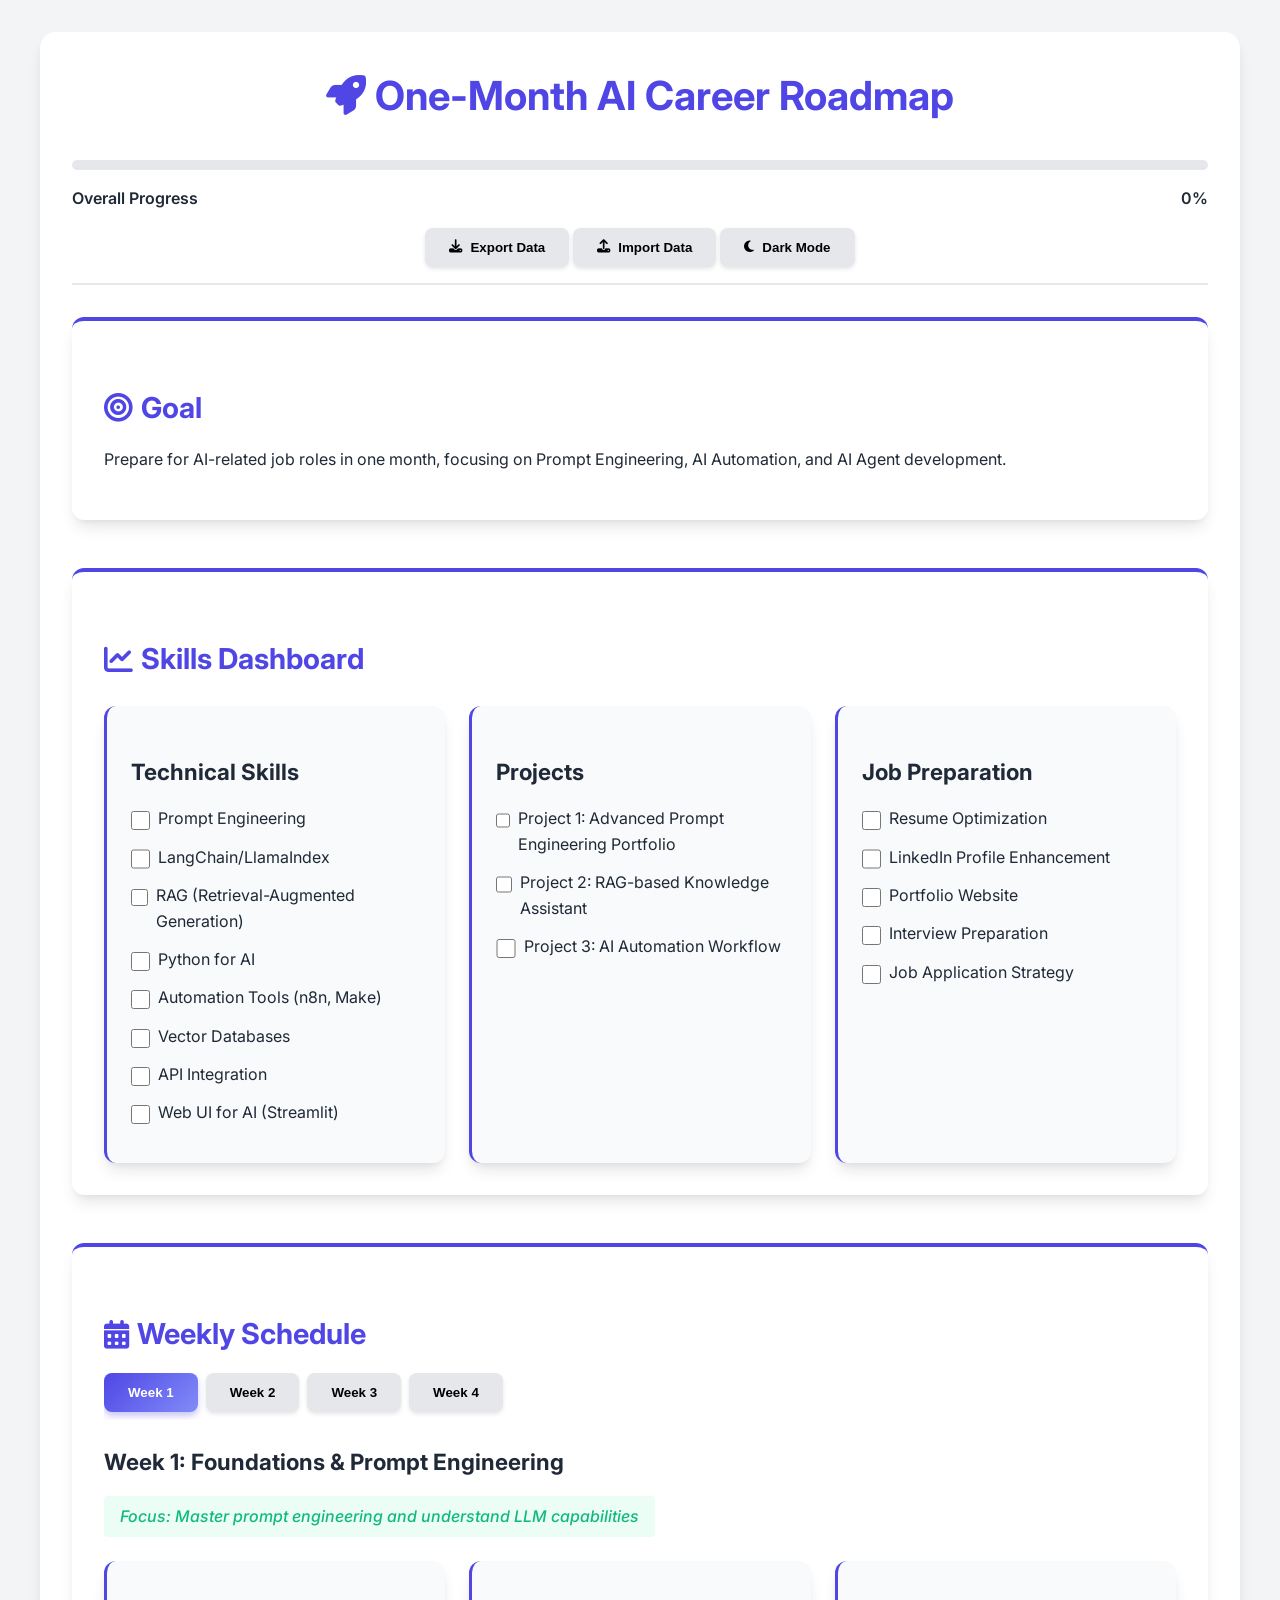
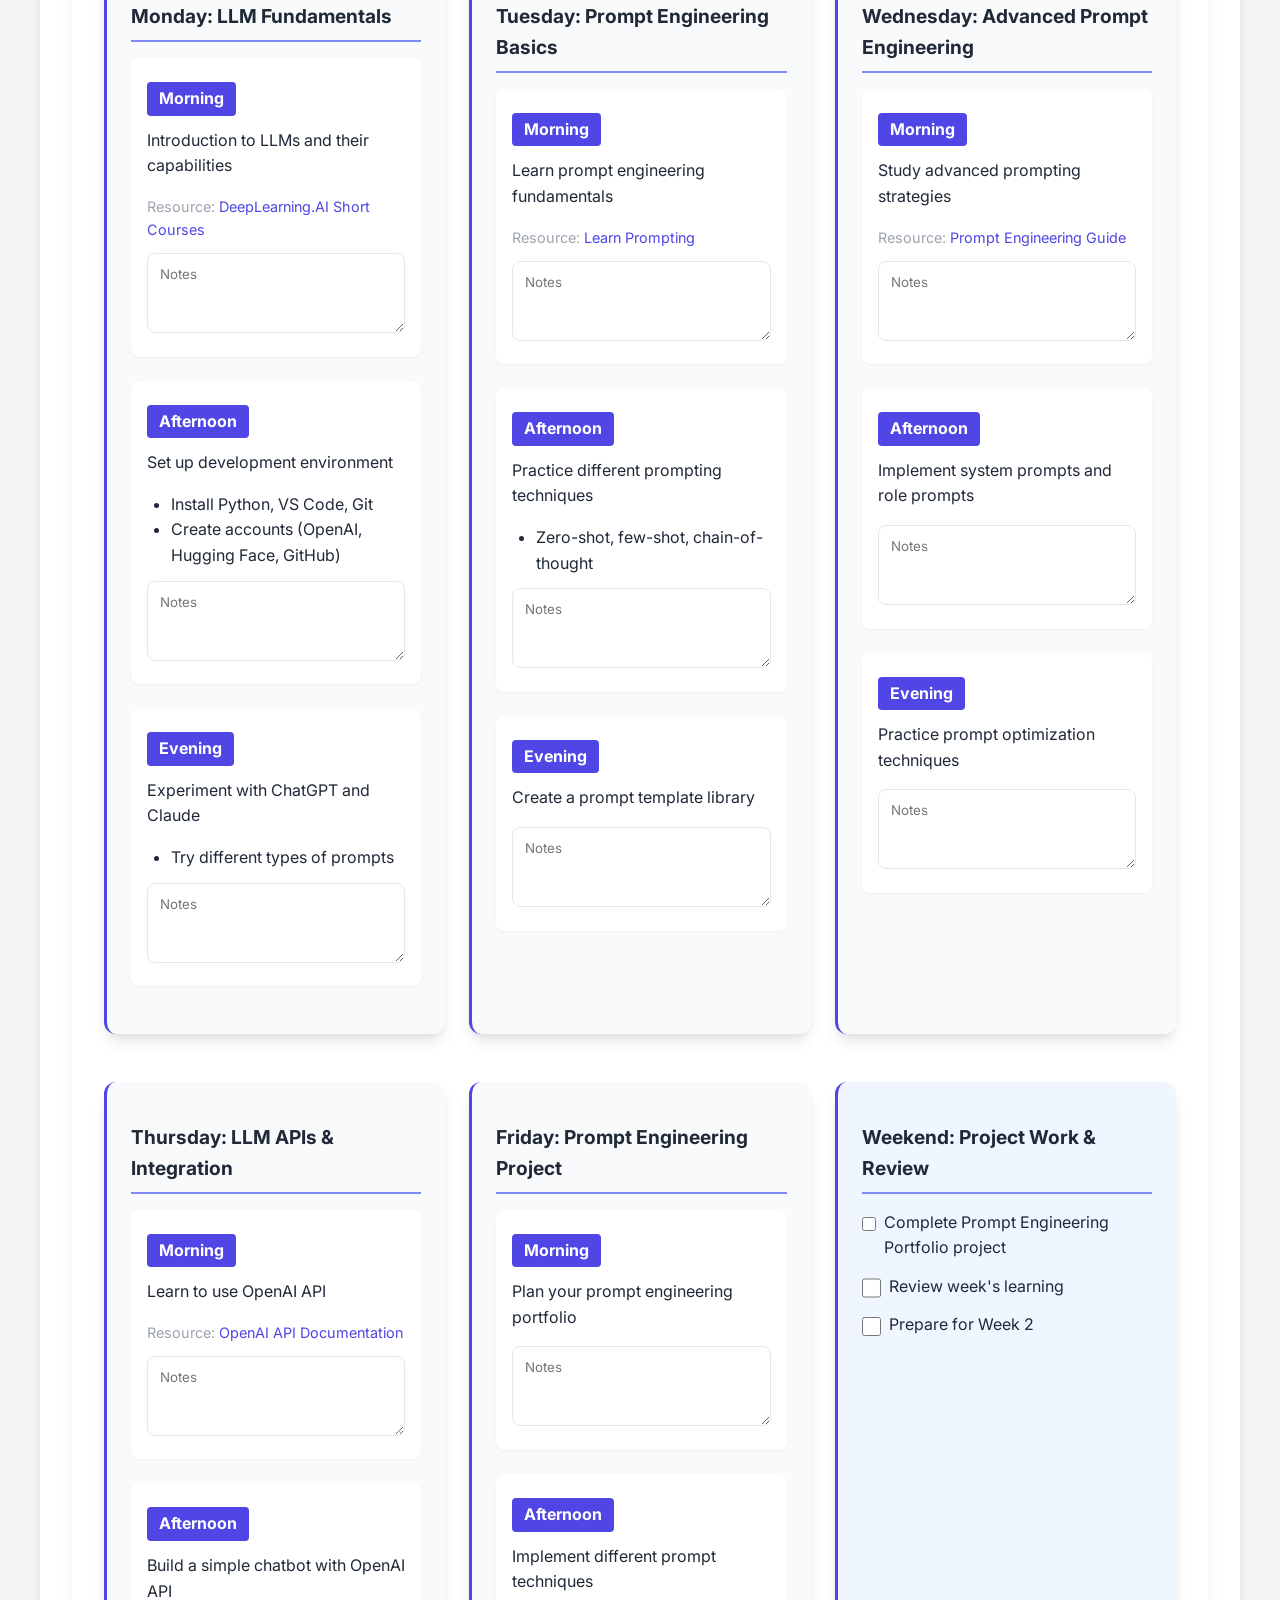
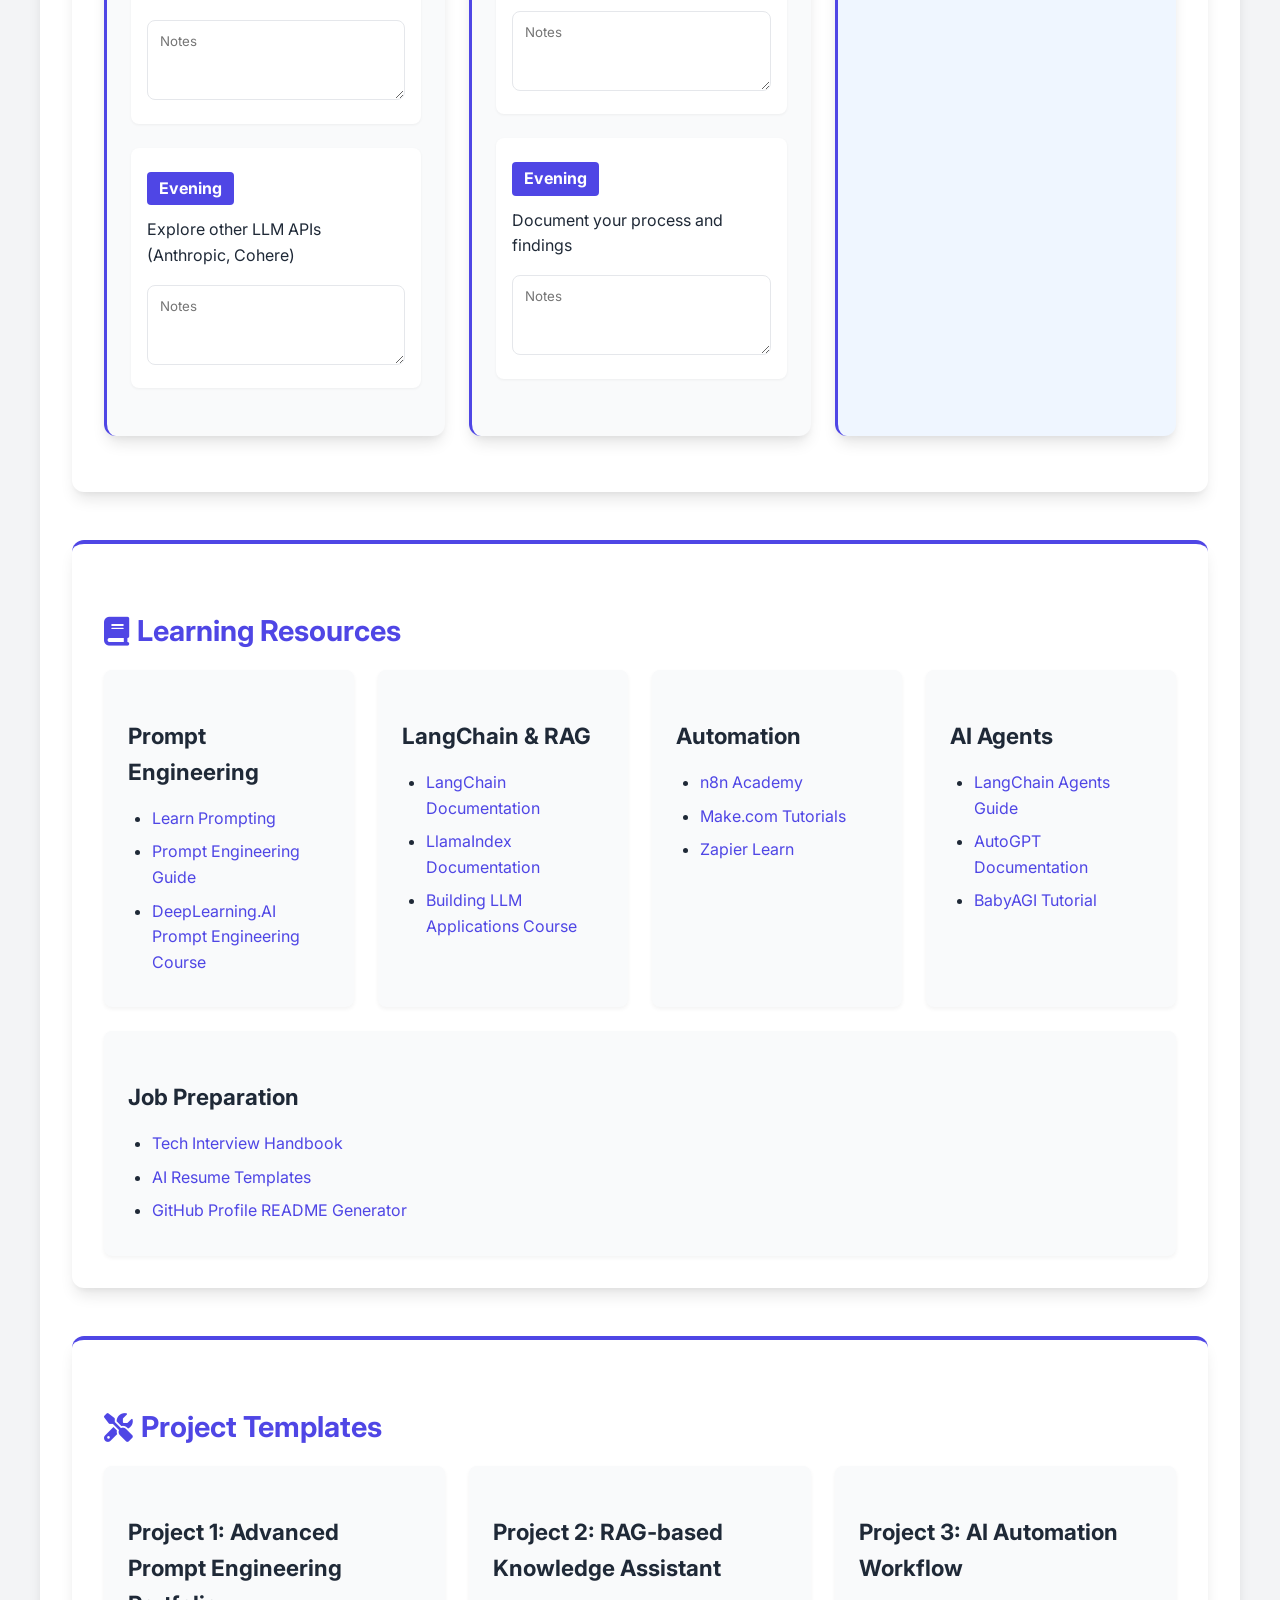
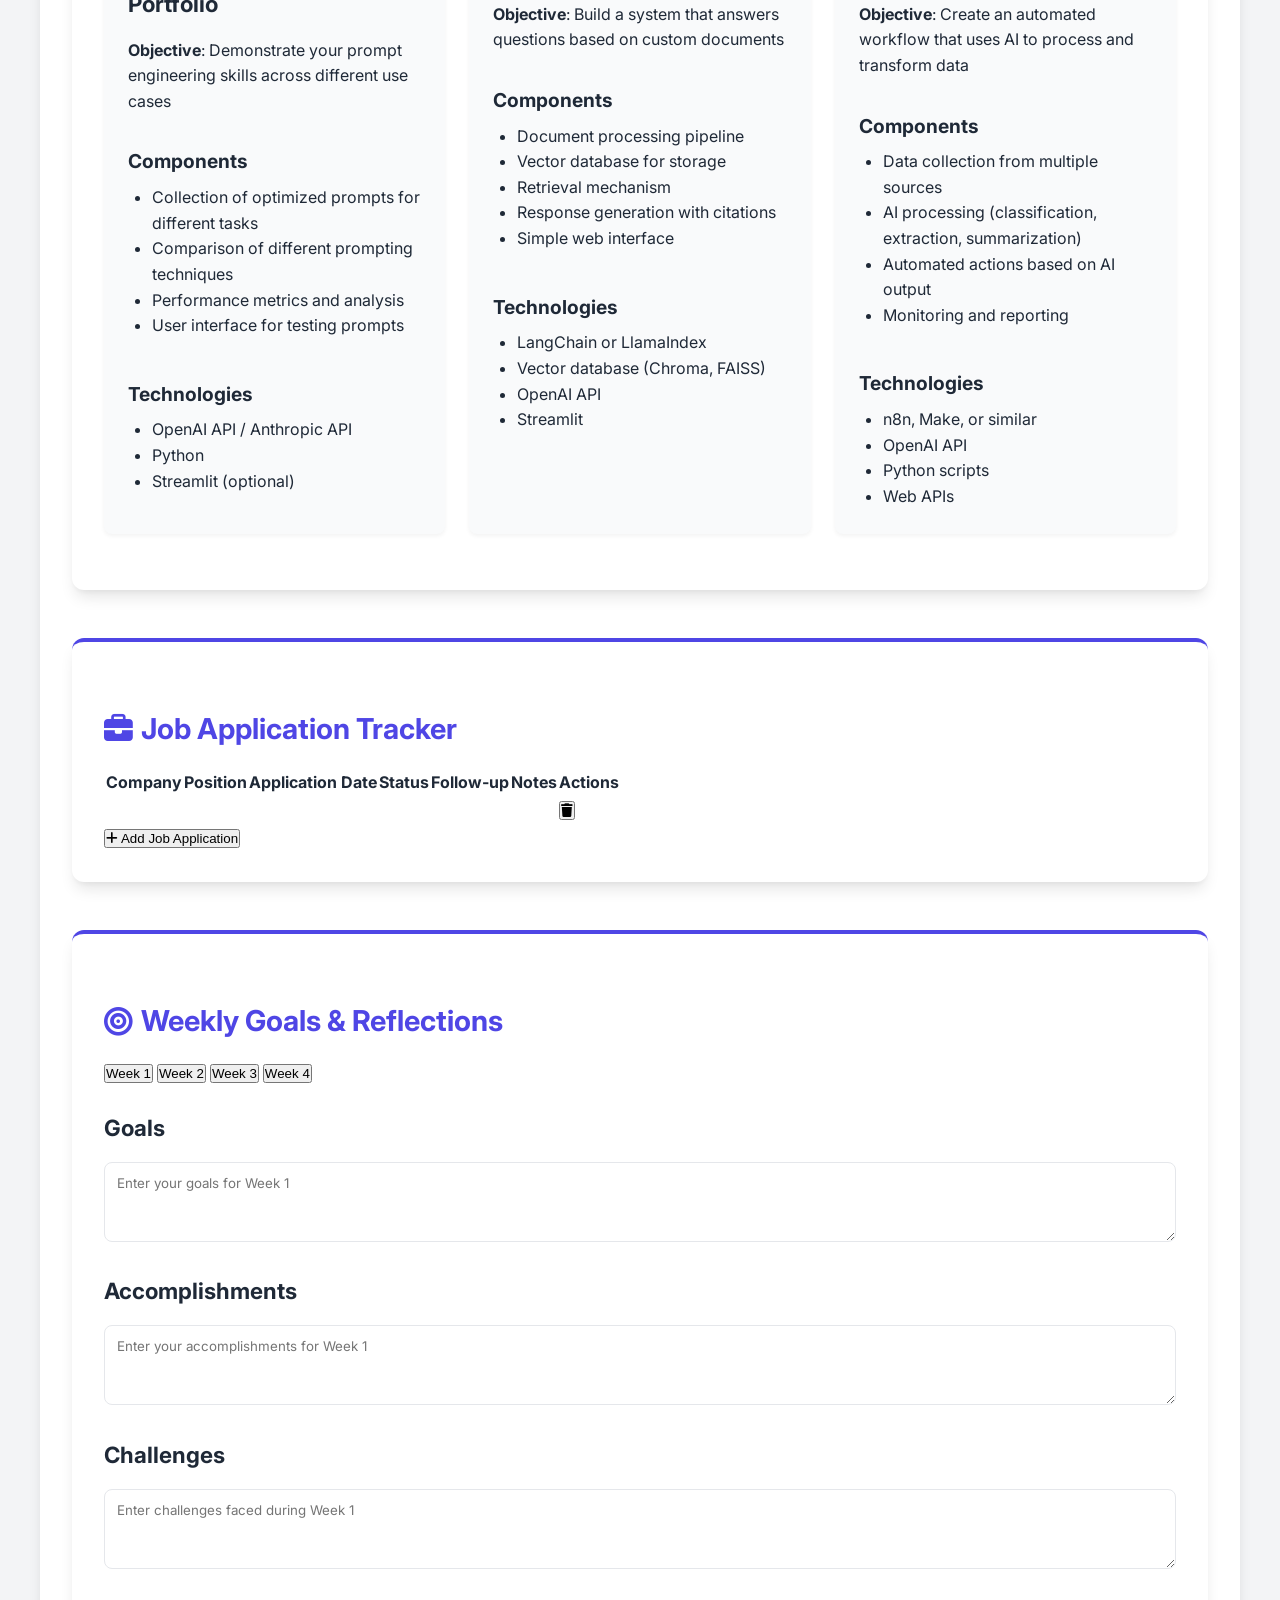
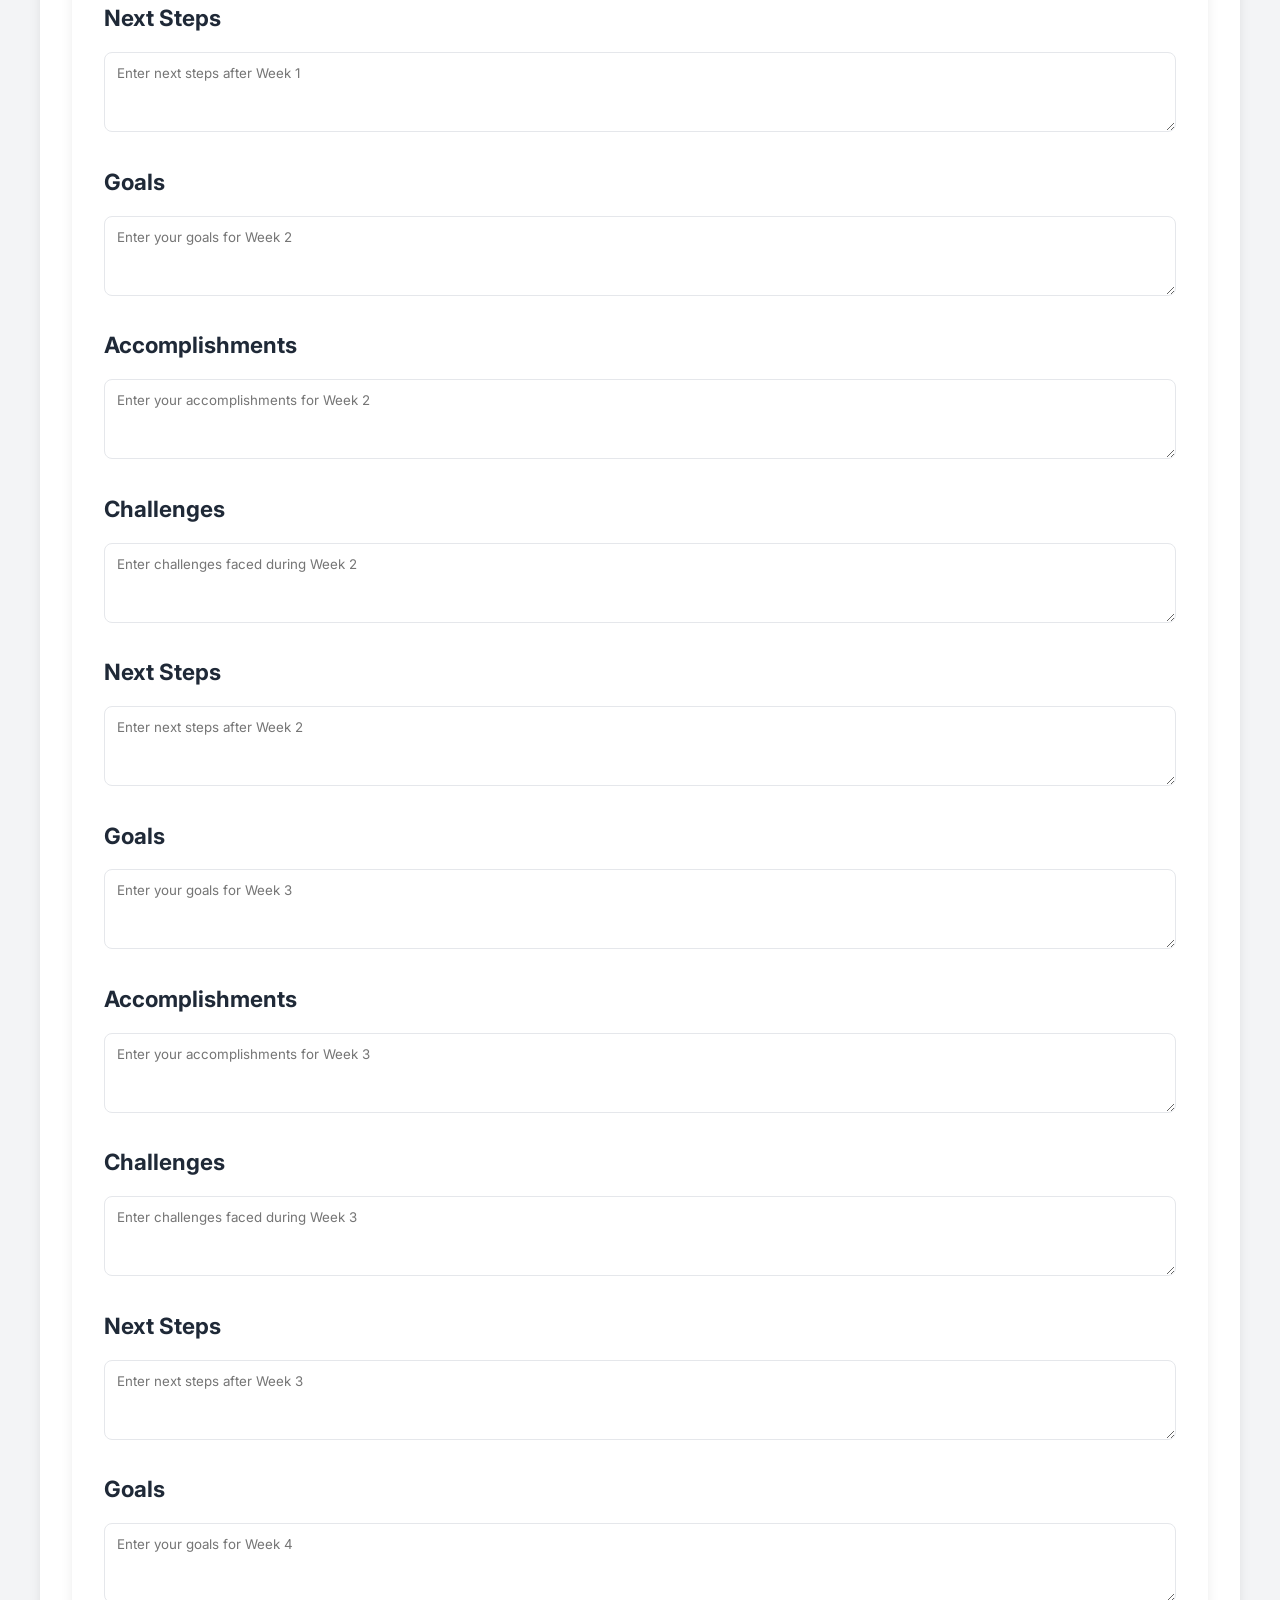
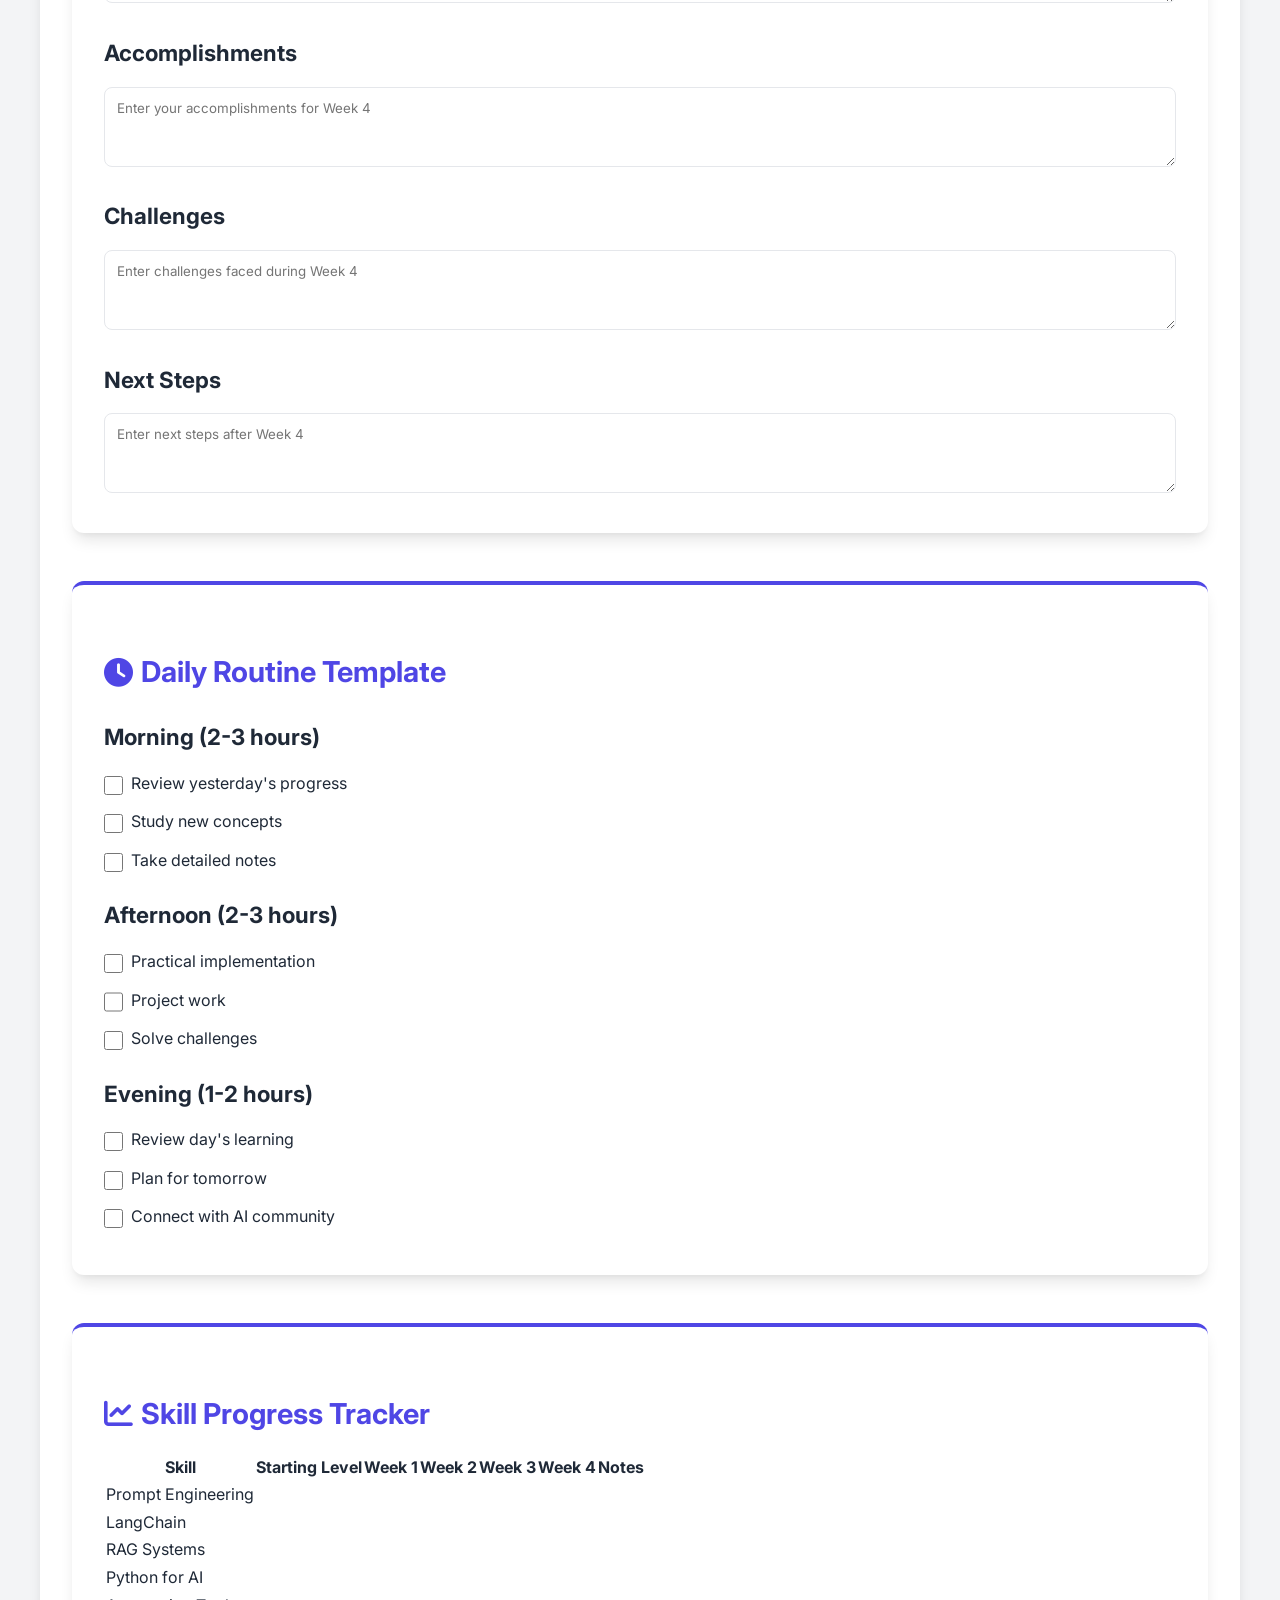
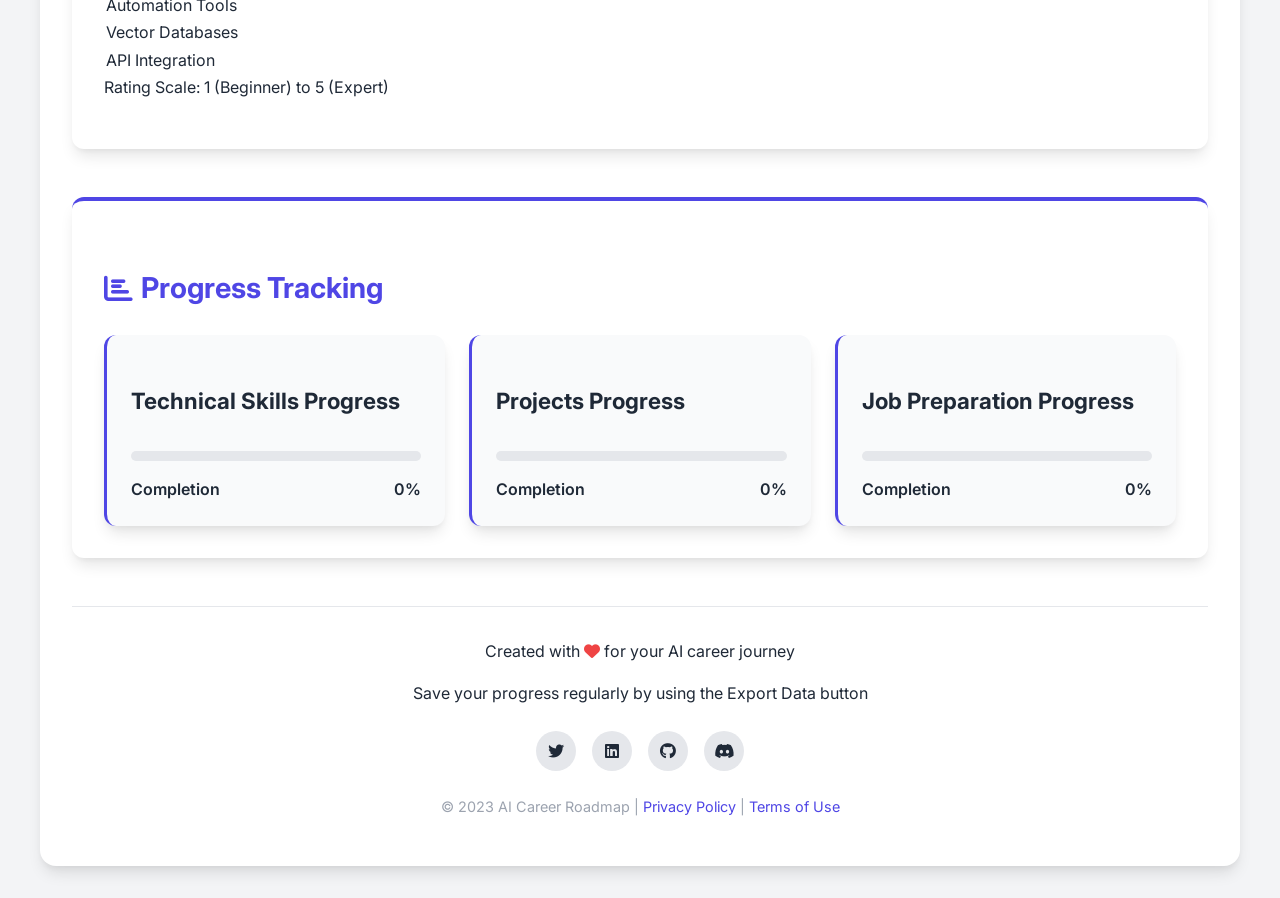
==== index.html @ 2dd1e15b "Initial commit: AI Career Roadmap" ====
<!DOCTYPE html>
<html lang="en">
<head>
    <meta charset="UTF-8">
    <meta name="description" content="A comprehensive one-month roadmap to prepare for AI-related job roles, focusing on Prompt Engineering, AI Automation, and AI Agent development.">
    <title>🚀 One-Month AI Career Roadmap</title>
    <meta name="viewport" content="width=device-width, initial-scale=1">
    <meta name="theme-color" content="#4f46e5">
    <link rel="stylesheet" href="styles.css">
    <link rel="stylesheet" href="https://cdnjs.cloudflare.com/ajax/libs/font-awesome/6.4.0/css/all.min.css">
    <link rel="preconnect" href="https://fonts.googleapis.com">
    <link rel="preconnect" href="https://fonts.gstatic.com" crossorigin>
    <link href="https://fonts.googleapis.com/css2?family=Inter:wght@300;400;500;600;700&family=Poppins:wght@400;500;600;700&display=swap" rel="stylesheet">
    <link rel="icon" type="image/png" href="https://img.icons8.com/fluency/48/artificial-intelligence.png">
    <link rel="manifest" href="manifest.json">
    <link rel="apple-touch-icon" href="https://img.icons8.com/fluency/192/artificial-intelligence.png">
    <meta name="apple-mobile-web-app-capable" content="yes">
    <meta name="apple-mobile-web-app-status-bar-style" content="black-translucent">
    <script defer src="script.js"></script>
</head>
<body>
    <div class="container">
        <header>
            <h1><i class="fas fa-rocket"></i> One-Month AI Career Roadmap</h1>
            <div class="progress-container">
                <div class="progress-bar">
                    <div class="progress-fill"></div>
                </div>
                <div class="progress-stats">
                    <span>Overall Progress</span>
                    <span class="progress-percentage">0%</span>
                </div>
            </div>
            <div class="action-buttons" style="margin-top: 1rem;">
                <button onclick="exportData()" class="tab-button"><i class="fas fa-download"></i> Export Data</button>
                <button onclick="importData()" class="tab-button"><i class="fas fa-upload"></i> Import Data</button>
                <button id="theme-toggle" class="tab-button"><i class="fas fa-moon"></i><i class="fas fa-sun"></i> Dark Mode</button>
            </div>
        </header>

        <section id="goal">
            <h2><i class="fas fa-bullseye"></i> Goal</h2>
            <p>Prepare for AI-related job roles in one month, focusing on Prompt Engineering, AI Automation, and AI Agent development.</p>
        </section>

        <section id="skills-dashboard">
            <h2><i class="fas fa-chart-line"></i> Skills Dashboard</h2>

            <div class="skills-container">
                <div class="skills-column">
                    <h3>Technical Skills</h3>
                    <ul class="checklist">
                        <li><input type="checkbox" id="skill1"><label for="skill1">Prompt Engineering</label></li>
                        <li><input type="checkbox" id="skill2"><label for="skill2">LangChain/LlamaIndex</label></li>
                        <li><input type="checkbox" id="skill3"><label for="skill3">RAG (Retrieval-Augmented Generation)</label></li>
                        <li><input type="checkbox" id="skill4"><label for="skill4">Python for AI</label></li>
                        <li><input type="checkbox" id="skill5"><label for="skill5">Automation Tools (n8n, Make)</label></li>
                        <li><input type="checkbox" id="skill6"><label for="skill6">Vector Databases</label></li>
                        <li><input type="checkbox" id="skill7"><label for="skill7">API Integration</label></li>
                        <li><input type="checkbox" id="skill8"><label for="skill8">Web UI for AI (Streamlit)</label></li>
                    </ul>
                </div>

                <div class="skills-column">
                    <h3>Projects</h3>
                    <ul class="checklist">
                        <li><input type="checkbox" id="project1"><label for="project1">Project 1: Advanced Prompt Engineering Portfolio</label></li>
                        <li><input type="checkbox" id="project2"><label for="project2">Project 2: RAG-based Knowledge Assistant</label></li>
                        <li><input type="checkbox" id="project3"><label for="project3">Project 3: AI Automation Workflow</label></li>
                    </ul>
                </div>

                <div class="skills-column">
                    <h3>Job Preparation</h3>
                    <ul class="checklist">
                        <li><input type="checkbox" id="job1"><label for="job1">Resume Optimization</label></li>
                        <li><input type="checkbox" id="job2"><label for="job2">LinkedIn Profile Enhancement</label></li>
                        <li><input type="checkbox" id="job3"><label for="job3">Portfolio Website</label></li>
                        <li><input type="checkbox" id="job4"><label for="job4">Interview Preparation</label></li>
                        <li><input type="checkbox" id="job5"><label for="job5">Job Application Strategy</label></li>
                    </ul>
                </div>
            </div>
        </section>

        <section id="weekly-schedule">
            <h2><i class="fas fa-calendar-alt"></i> Weekly Schedule</h2>

            <div class="week-tabs">
                <button class="tab-button active" onclick="openWeek(event, 'week1')">Week 1</button>
                <button class="tab-button" onclick="openWeek(event, 'week2')">Week 2</button>
                <button class="tab-button" onclick="openWeek(event, 'week3')">Week 3</button>
                <button class="tab-button" onclick="openWeek(event, 'week4')">Week 4</button>
            </div>

            <div id="week1" class="week-content active">
                <h3>Week 1: Foundations & Prompt Engineering</h3>
                <p class="week-focus"><em>Focus: Master prompt engineering and understand LLM capabilities</em></p>

                <div class="day-container">
                    <div class="day-card">
                        <h4>Monday: LLM Fundamentals</h4>
                        <div class="time-block">
                            <h5>Morning</h5>
                            <p>Introduction to LLMs and their capabilities</p>
                            <p class="resource">Resource: <a href="https://www.deeplearning.ai/short-courses/" target="_blank">DeepLearning.AI Short Courses</a></p>
                            <textarea placeholder="Notes"></textarea>
                        </div>
                        <div class="time-block">
                            <h5>Afternoon</h5>
                            <p>Set up development environment</p>
                            <ul>
                                <li>Install Python, VS Code, Git</li>
                                <li>Create accounts (OpenAI, Hugging Face, GitHub)</li>
                            </ul>
                            <textarea placeholder="Notes"></textarea>
                        </div>
                        <div class="time-block">
                            <h5>Evening</h5>
                            <p>Experiment with ChatGPT and Claude</p>
                            <ul>
                                <li>Try different types of prompts</li>
                            </ul>
                            <textarea placeholder="Notes"></textarea>
                        </div>
                    </div>

                    <div class="day-card">
                        <h4>Tuesday: Prompt Engineering Basics</h4>
                        <div class="time-block">
                            <h5>Morning</h5>
                            <p>Learn prompt engineering fundamentals</p>
                            <p class="resource">Resource: <a href="https://learnprompting.org/" target="_blank">Learn Prompting</a></p>
                            <textarea placeholder="Notes"></textarea>
                        </div>
                        <div class="time-block">
                            <h5>Afternoon</h5>
                            <p>Practice different prompting techniques</p>
                            <ul>
                                <li>Zero-shot, few-shot, chain-of-thought</li>
                            </ul>
                            <textarea placeholder="Notes"></textarea>
                        </div>
                        <div class="time-block">
                            <h5>Evening</h5>
                            <p>Create a prompt template library</p>
                            <textarea placeholder="Notes"></textarea>
                        </div>
                    </div>

                    <div class="day-card">
                        <h4>Wednesday: Advanced Prompt Engineering</h4>
                        <div class="time-block">
                            <h5>Morning</h5>
                            <p>Study advanced prompting strategies</p>
                            <p class="resource">Resource: <a href="https://www.promptingguide.ai/" target="_blank">Prompt Engineering Guide</a></p>
                            <textarea placeholder="Notes"></textarea>
                        </div>
                        <div class="time-block">
                            <h5>Afternoon</h5>
                            <p>Implement system prompts and role prompts</p>
                            <textarea placeholder="Notes"></textarea>
                        </div>
                        <div class="time-block">
                            <h5>Evening</h5>
                            <p>Practice prompt optimization techniques</p>
                            <textarea placeholder="Notes"></textarea>
                        </div>
                    </div>

                    <div class="day-card">
                        <h4>Thursday: LLM APIs & Integration</h4>
                        <div class="time-block">
                            <h5>Morning</h5>
                            <p>Learn to use OpenAI API</p>
                            <p class="resource">Resource: <a href="https://platform.openai.com/docs/api-reference" target="_blank">OpenAI API Documentation</a></p>
                            <textarea placeholder="Notes"></textarea>
                        </div>
                        <div class="time-block">
                            <h5>Afternoon</h5>
                            <p>Build a simple chatbot with OpenAI API</p>
                            <textarea placeholder="Notes"></textarea>
                        </div>
                        <div class="time-block">
                            <h5>Evening</h5>
                            <p>Explore other LLM APIs (Anthropic, Cohere)</p>
                            <textarea placeholder="Notes"></textarea>
                        </div>
                    </div>

                    <div class="day-card">
                        <h4>Friday: Prompt Engineering Project</h4>
                        <div class="time-block">
                            <h5>Morning</h5>
                            <p>Plan your prompt engineering portfolio</p>
                            <textarea placeholder="Notes"></textarea>
                        </div>
                        <div class="time-block">
                            <h5>Afternoon</h5>
                            <p>Implement different prompt techniques</p>
                            <textarea placeholder="Notes"></textarea>
                        </div>
                        <div class="time-block">
                            <h5>Evening</h5>
                            <p>Document your process and findings</p>
                            <textarea placeholder="Notes"></textarea>
                        </div>
                    </div>

                    <div class="day-card weekend">
                        <h4>Weekend: Project Work & Review</h4>
                        <ul class="checklist">
                            <li><input type="checkbox" id="w1-weekend1"><label for="w1-weekend1">Complete Prompt Engineering Portfolio project</label></li>
                            <li><input type="checkbox" id="w1-weekend2"><label for="w1-weekend2">Review week's learning</label></li>
                            <li><input type="checkbox" id="w1-weekend3"><label for="w1-weekend3">Prepare for Week 2</label></li>
                        </ul>
                    </div>
                </div>
            </div>

            <div id="week2" class="week-content">
                <h3>Week 2: LangChain & RAG Systems</h3>
                <p class="week-focus"><em>Focus: Build applications with LangChain and implement RAG</em></p>

                <!-- Week 2 content structure similar to Week 1 -->
                <div class="day-container">
                    <!-- Monday -->
                    <div class="day-card">
                        <h4>Monday: Introduction to LangChain</h4>
                        <div class="time-block">
                            <h5>Morning</h5>
                            <p>LangChain fundamentals</p>
                            <p class="resource">Resource: <a href="https://python.langchain.com/docs/get_started/introduction" target="_blank">LangChain Documentation</a></p>
                            <textarea placeholder="Notes"></textarea>
                        </div>
                        <div class="time-block">
                            <h5>Afternoon</h5>
                            <p>Set up LangChain environment</p>
                            <textarea placeholder="Notes"></textarea>
                        </div>
                        <div class="time-block">
                            <h5>Evening</h5>
                            <p>Build simple chains</p>
                            <textarea placeholder="Notes"></textarea>
                        </div>
                    </div>

                    <!-- Rest of Week 2 days -->
                    <!-- Similar structure for Tuesday through Friday -->
                    <!-- Weekend -->
                    <div class="day-card weekend">
                        <h4>Weekend: Project Work & Review</h4>
                        <ul class="checklist">
                            <li><input type="checkbox" id="w2-weekend1"><label for="w2-weekend1">Complete RAG-based Knowledge Assistant project</label></li>
                            <li><input type="checkbox" id="w2-weekend2"><label for="w2-weekend2">Review week's learning</label></li>
                            <li><input type="checkbox" id="w2-weekend3"><label for="w2-weekend3">Prepare for Week 3</label></li>
                        </ul>
                    </div>
                </div>
            </div>

            <div id="week3" class="week-content">
                <h3>Week 3: Automation & AI Agents</h3>
                <p class="week-focus"><em>Focus: Learn automation tools and build AI agents</em></p>

                <!-- Week 3 content structure similar to Week 1 -->
                <!-- Abbreviated for brevity -->
                <div class="day-container">
                    <div class="day-card weekend">
                        <h4>Weekend: Project Work & Review</h4>
                        <ul class="checklist">
                            <li><input type="checkbox" id="w3-weekend1"><label for="w3-weekend1">Complete AI Automation Workflow project</label></li>
                            <li><input type="checkbox" id="w3-weekend2"><label for="w3-weekend2">Review week's learning</label></li>
                            <li><input type="checkbox" id="w3-weekend3"><label for="w3-weekend3">Prepare for Week 4</label></li>
                        </ul>
                    </div>
                </div>
            </div>

            <div id="week4" class="week-content">
                <h3>Week 4: Portfolio Finalization & Job Preparation</h3>
                <p class="week-focus"><em>Focus: Polish projects and prepare for job applications</em></p>

                <!-- Week 4 content structure similar to Week 1 -->
                <!-- Abbreviated for brevity -->
                <div class="day-container">
                    <div class="day-card weekend">
                        <h4>Weekend: Final Review & Launch</h4>
                        <ul class="checklist">
                            <li><input type="checkbox" id="w4-weekend1"><label for="w4-weekend1">Finalize all projects and portfolio</label></li>
                            <li><input type="checkbox" id="w4-weekend2"><label for="w4-weekend2">Create application schedule</label></li>
                            <li><input type="checkbox" id="w4-weekend3"><label for="w4-weekend3">Prepare for first applications</label></li>
                        </ul>
                    </div>
                </div>
            </div>
        </section>

        <section id="learning-resources">
            <h2><i class="fas fa-book"></i> Learning Resources</h2>

            <div class="resources-container">
                <div class="resource-category">
                    <h3>Prompt Engineering</h3>
                    <ul>
                        <li><a href="https://learnprompting.org/" target="_blank">Learn Prompting</a></li>
                        <li><a href="https://www.promptingguide.ai/" target="_blank">Prompt Engineering Guide</a></li>
                        <li><a href="https://www.deeplearning.ai/short-courses/chatgpt-prompt-engineering-for-developers/" target="_blank">DeepLearning.AI Prompt Engineering Course</a></li>
                    </ul>
                </div>

                <div class="resource-category">
                    <h3>LangChain & RAG</h3>
                    <ul>
                        <li><a href="https://python.langchain.com/docs/get_started/introduction" target="_blank">LangChain Documentation</a></li>
                        <li><a href="https://docs.llamaindex.ai/en/stable/" target="_blank">LlamaIndex Documentation</a></li>
                        <li><a href="https://www.deeplearning.ai/short-courses/building-applications-with-vector-databases/" target="_blank">Building LLM Applications Course</a></li>
                    </ul>
                </div>

                <div class="resource-category">
                    <h3>Automation</h3>
                    <ul>
                        <li><a href="https://academy.n8n.io/" target="_blank">n8n Academy</a></li>
                        <li><a href="https://www.make.com/en/help/tutorials" target="_blank">Make.com Tutorials</a></li>
                        <li><a href="https://zapier.com/learn" target="_blank">Zapier Learn</a></li>
                    </ul>
                </div>

                <div class="resource-category">
                    <h3>AI Agents</h3>
                    <ul>
                        <li><a href="https://python.langchain.com/docs/modules/agents/" target="_blank">LangChain Agents Guide</a></li>
                        <li><a href="https://docs.agpt.co/" target="_blank">AutoGPT Documentation</a></li>
                        <li><a href="https://github.com/yoheinakajima/babyagi" target="_blank">BabyAGI Tutorial</a></li>
                    </ul>
                </div>

                <div class="resource-category">
                    <h3>Job Preparation</h3>
                    <ul>
                        <li><a href="https://www.techinterviewhandbook.org/" target="_blank">Tech Interview Handbook</a></li>
                        <li><a href="https://www.overleaf.com/latex/templates/tagged/cv" target="_blank">AI Resume Templates</a></li>
                        <li><a href="https://rahuldkjain.github.io/gh-profile-readme-generator/" target="_blank">GitHub Profile README Generator</a></li>
                    </ul>
                </div>
            </div>
        </section>

        <section id="project-templates">
            <h2><i class="fas fa-tools"></i> Project Templates</h2>

            <div class="project-cards">
                <div class="project-card">
                    <h3>Project 1: Advanced Prompt Engineering Portfolio</h3>
                    <p><strong>Objective</strong>: Demonstrate your prompt engineering skills across different use cases</p>

                    <div class="project-details">
                        <div class="project-components">
                            <h4>Components</h4>
                            <ul>
                                <li>Collection of optimized prompts for different tasks</li>
                                <li>Comparison of different prompting techniques</li>
                                <li>Performance metrics and analysis</li>
                                <li>User interface for testing prompts</li>
                            </ul>
                        </div>

                        <div class="project-tech">
                            <h4>Technologies</h4>
                            <ul>
                                <li>OpenAI API / Anthropic API</li>
                                <li>Python</li>
                                <li>Streamlit (optional)</li>
                            </ul>
                        </div>
                    </div>
                </div>

                <div class="project-card">
                    <h3>Project 2: RAG-based Knowledge Assistant</h3>
                    <p><strong>Objective</strong>: Build a system that answers questions based on custom documents</p>

                    <div class="project-details">
                        <div class="project-components">
                            <h4>Components</h4>
                            <ul>
                                <li>Document processing pipeline</li>
                                <li>Vector database for storage</li>
                                <li>Retrieval mechanism</li>
                                <li>Response generation with citations</li>
                                <li>Simple web interface</li>
                            </ul>
                        </div>

                        <div class="project-tech">
                            <h4>Technologies</h4>
                            <ul>
                                <li>LangChain or LlamaIndex</li>
                                <li>Vector database (Chroma, FAISS)</li>
                                <li>OpenAI API</li>
                                <li>Streamlit</li>
                            </ul>
                        </div>
                    </div>
                </div>

                <div class="project-card">
                    <h3>Project 3: AI Automation Workflow</h3>
                    <p><strong>Objective</strong>: Create an automated workflow that uses AI to process and transform data</p>

                    <div class="project-details">
                        <div class="project-components">
                            <h4>Components</h4>
                            <ul>
                                <li>Data collection from multiple sources</li>
                                <li>AI processing (classification, extraction, summarization)</li>
                                <li>Automated actions based on AI output</li>
                                <li>Monitoring and reporting</li>
                            </ul>
                        </div>

                        <div class="project-tech">
                            <h4>Technologies</h4>
                            <ul>
                                <li>n8n, Make, or similar</li>
                                <li>OpenAI API</li>
                                <li>Python scripts</li>
                                <li>Web APIs</li>
                            </ul>
                        </div>
                    </div>
                </div>
            </div>
        </section>

        <section id="job-tracker">
            <h2><i class="fas fa-briefcase"></i> Job Application Tracker</h2>

            <div class="table-container">
                <table id="job-table">
                    <thead>
                        <tr>
                            <th>Company</th>
                            <th>Position</th>
                            <th>Application Date</th>
                            <th>Status</th>
                            <th>Follow-up</th>
                            <th>Notes</th>
                            <th>Actions</th>
                        </tr>
                    </thead>
                    <tbody>
                        <!-- Empty row as template -->
                        <tr>
                            <td contenteditable="true"></td>
                            <td contenteditable="true"></td>
                            <td contenteditable="true"></td>
                            <td contenteditable="true"></td>
                            <td contenteditable="true"></td>
                            <td contenteditable="true"></td>
                            <td><button class="delete-row"><i class="fas fa-trash"></i></button></td>
                        </tr>
                    </tbody>
                </table>
                <button id="add-job-row" class="add-button"><i class="fas fa-plus"></i> Add Job Application</button>
            </div>
        </section>

        <section id="weekly-goals">
            <h2><i class="fas fa-bullseye"></i> Weekly Goals & Reflections</h2>

            <div class="goals-tabs">
                <button class="goal-tab-button active" onclick="openGoalWeek(event, 'goal-week1')">Week 1</button>
                <button class="goal-tab-button" onclick="openGoalWeek(event, 'goal-week2')">Week 2</button>
                <button class="goal-tab-button" onclick="openGoalWeek(event, 'goal-week3')">Week 3</button>
                <button class="goal-tab-button" onclick="openGoalWeek(event, 'goal-week4')">Week 4</button>
            </div>

            <div id="goal-week1" class="goal-content active">
                <div class="goal-section">
                    <h3>Goals</h3>
                    <textarea placeholder="Enter your goals for Week 1"></textarea>
                </div>

                <div class="goal-section">
                    <h3>Accomplishments</h3>
                    <textarea placeholder="Enter your accomplishments for Week 1"></textarea>
                </div>

                <div class="goal-section">
                    <h3>Challenges</h3>
                    <textarea placeholder="Enter challenges faced during Week 1"></textarea>
                </div>

                <div class="goal-section">
                    <h3>Next Steps</h3>
                    <textarea placeholder="Enter next steps after Week 1"></textarea>
                </div>
            </div>

            <div id="goal-week2" class="goal-content">
                <!-- Similar structure for Week 2 -->
                <div class="goal-section">
                    <h3>Goals</h3>
                    <textarea placeholder="Enter your goals for Week 2"></textarea>
                </div>

                <div class="goal-section">
                    <h3>Accomplishments</h3>
                    <textarea placeholder="Enter your accomplishments for Week 2"></textarea>
                </div>

                <div class="goal-section">
                    <h3>Challenges</h3>
                    <textarea placeholder="Enter challenges faced during Week 2"></textarea>
                </div>

                <div class="goal-section">
                    <h3>Next Steps</h3>
                    <textarea placeholder="Enter next steps after Week 2"></textarea>
                </div>
            </div>

            <div id="goal-week3" class="goal-content">
                <!-- Similar structure for Week 3 -->
                <div class="goal-section">
                    <h3>Goals</h3>
                    <textarea placeholder="Enter your goals for Week 3"></textarea>
                </div>

                <div class="goal-section">
                    <h3>Accomplishments</h3>
                    <textarea placeholder="Enter your accomplishments for Week 3"></textarea>
                </div>

                <div class="goal-section">
                    <h3>Challenges</h3>
                    <textarea placeholder="Enter challenges faced during Week 3"></textarea>
                </div>

                <div class="goal-section">
                    <h3>Next Steps</h3>
                    <textarea placeholder="Enter next steps after Week 3"></textarea>
                </div>
            </div>

            <div id="goal-week4" class="goal-content">
                <!-- Similar structure for Week 4 -->
                <div class="goal-section">
                    <h3>Goals</h3>
                    <textarea placeholder="Enter your goals for Week 4"></textarea>
                </div>

                <div class="goal-section">
                    <h3>Accomplishments</h3>
                    <textarea placeholder="Enter your accomplishments for Week 4"></textarea>
                </div>

                <div class="goal-section">
                    <h3>Challenges</h3>
                    <textarea placeholder="Enter challenges faced during Week 4"></textarea>
                </div>

                <div class="goal-section">
                    <h3>Next Steps</h3>
                    <textarea placeholder="Enter next steps after Week 4"></textarea>
                </div>
            </div>
        </section>

        <section id="daily-routine">
            <h2><i class="fas fa-clock"></i> Daily Routine Template</h2>

            <div class="routine-container">
                <div class="routine-block">
                    <h3>Morning (2-3 hours)</h3>
                    <ul class="checklist">
                        <li><input type="checkbox" id="morning1"><label for="morning1">Review yesterday's progress</label></li>
                        <li><input type="checkbox" id="morning2"><label for="morning2">Study new concepts</label></li>
                        <li><input type="checkbox" id="morning3"><label for="morning3">Take detailed notes</label></li>
                    </ul>
                </div>

                <div class="routine-block">
                    <h3>Afternoon (2-3 hours)</h3>
                    <ul class="checklist">
                        <li><input type="checkbox" id="afternoon1"><label for="afternoon1">Practical implementation</label></li>
                        <li><input type="checkbox" id="afternoon2"><label for="afternoon2">Project work</label></li>
                        <li><input type="checkbox" id="afternoon3"><label for="afternoon3">Solve challenges</label></li>
                    </ul>
                </div>

                <div class="routine-block">
                    <h3>Evening (1-2 hours)</h3>
                    <ul class="checklist">
                        <li><input type="checkbox" id="evening1"><label for="evening1">Review day's learning</label></li>
                        <li><input type="checkbox" id="evening2"><label for="evening2">Plan for tomorrow</label></li>
                        <li><input type="checkbox" id="evening3"><label for="evening3">Connect with AI community</label></li>
                    </ul>
                </div>
            </div>
        </section>

        <section id="skill-tracker">
            <h2><i class="fas fa-chart-line"></i> Skill Progress Tracker</h2>

            <div class="table-container">
                <table id="skill-table">
                    <thead>
                        <tr>
                            <th>Skill</th>
                            <th>Starting Level</th>
                            <th>Week 1</th>
                            <th>Week 2</th>
                            <th>Week 3</th>
                            <th>Week 4</th>
                            <th>Notes</th>
                        </tr>
                    </thead>
                    <tbody>
                        <tr>
                            <td>Prompt Engineering</td>
                            <td contenteditable="true"></td>
                            <td contenteditable="true"></td>
                            <td contenteditable="true"></td>
                            <td contenteditable="true"></td>
                            <td contenteditable="true"></td>
                            <td contenteditable="true"></td>
                        </tr>
                        <tr>
                            <td>LangChain</td>
                            <td contenteditable="true"></td>
                            <td contenteditable="true"></td>
                            <td contenteditable="true"></td>
                            <td contenteditable="true"></td>
                            <td contenteditable="true"></td>
                            <td contenteditable="true"></td>
                        </tr>
                        <tr>
                            <td>RAG Systems</td>
                            <td contenteditable="true"></td>
                            <td contenteditable="true"></td>
                            <td contenteditable="true"></td>
                            <td contenteditable="true"></td>
                            <td contenteditable="true"></td>
                            <td contenteditable="true"></td>
                        </tr>
                        <tr>
                            <td>Python for AI</td>
                            <td contenteditable="true"></td>
                            <td contenteditable="true"></td>
                            <td contenteditable="true"></td>
                            <td contenteditable="true"></td>
                            <td contenteditable="true"></td>
                            <td contenteditable="true"></td>
                        </tr>
                        <tr>
                            <td>Automation Tools</td>
                            <td contenteditable="true"></td>
                            <td contenteditable="true"></td>
                            <td contenteditable="true"></td>
                            <td contenteditable="true"></td>
                            <td contenteditable="true"></td>
                            <td contenteditable="true"></td>
                        </tr>
                        <tr>
                            <td>Vector Databases</td>
                            <td contenteditable="true"></td>
                            <td contenteditable="true"></td>
                            <td contenteditable="true"></td>
                            <td contenteditable="true"></td>
                            <td contenteditable="true"></td>
                            <td contenteditable="true"></td>
                        </tr>
                        <tr>
                            <td>API Integration</td>
                            <td contenteditable="true"></td>
                            <td contenteditable="true"></td>
                            <td contenteditable="true"></td>
                            <td contenteditable="true"></td>
                            <td contenteditable="true"></td>
                            <td contenteditable="true"></td>
                        </tr>
                    </tbody>
                </table>
                <div class="skill-legend">
                    <p>Rating Scale: 1 (Beginner) to 5 (Expert)</p>
                </div>
            </div>
        </section>

        <section id="progress-tracking">
            <h2><i class="fas fa-chart-bar"></i> Progress Tracking</h2>

            <div class="skills-container">
                <div class="skills-column">
                    <h3>Technical Skills Progress</h3>
                    <div id="skills-progress" class="progress-container">
                        <div class="progress-bar">
                            <div class="progress-fill"></div>
                        </div>
                        <div class="progress-stats">
                            <span>Completion</span>
                            <span class="progress-percentage">0%</span>
                        </div>
                    </div>
                </div>

                <div class="skills-column">
                    <h3>Projects Progress</h3>
                    <div id="projects-progress" class="progress-container">
                        <div class="progress-bar">
                            <div class="progress-fill"></div>
                        </div>
                        <div class="progress-stats">
                            <span>Completion</span>
                            <span class="progress-percentage">0%</span>
                        </div>
                    </div>
                </div>

                <div class="skills-column">
                    <h3>Job Preparation Progress</h3>
                    <div id="job-progress" class="progress-container">
                        <div class="progress-bar">
                            <div class="progress-fill"></div>
                        </div>
                        <div class="progress-stats">
                            <span>Completion</span>
                            <span class="progress-percentage">0%</span>
                        </div>
                    </div>
                </div>
            </div>
        </section>

        <footer>
            <p>Created with <i class="fas fa-heart" style="color: var(--danger-color);"></i> for your AI career journey</p>
            <p>Save your progress regularly by using the Export Data button</p>
            <div class="social-links">
                <a href="#" class="social-icon"><i class="fab fa-twitter"></i></a>
                <a href="#" class="social-icon"><i class="fab fa-linkedin"></i></a>
                <a href="#" class="social-icon"><i class="fab fa-github"></i></a>
                <a href="#" class="social-icon"><i class="fab fa-discord"></i></a>
            </div>
            <p class="copyright">© 2023 AI Career Roadmap | <a href="#">Privacy Policy</a> | <a href="#">Terms of Use</a></p>
        </footer>
    </div>

    <script src="script.js"></script>
</body>
</html>
---- styles.css ----
:root {
    --primary-color: #4f46e5;
    --primary-light: #818cf8;
    --primary-gradient: linear-gradient(135deg, #4f46e5, #818cf8);
    --secondary-color: #10b981;
    --secondary-light: #34d399;
    --secondary-gradient: linear-gradient(135deg, #10b981, #34d399);
    --dark-color: #1f2937;
    --light-color: #f9fafb;
    --gray-color: #9ca3af;
    --gray-light: #e5e7eb;
    --success-color: #10b981;
    --warning-color: #f59e0b;
    --danger-color: #ef4444;
    --card-shadow: 0 10px 15px -3px rgba(0, 0, 0, 0.1), 0 4px 6px -2px rgba(0, 0, 0, 0.05);
    --card-shadow-hover: 0 20px 25px -5px rgba(0, 0, 0, 0.1), 0 10px 10px -5px rgba(0, 0, 0, 0.04);
    --transition-speed: 0.3s;
}

/* Dark Mode Variables */
[data-theme="dark"] {
    --primary-color: #818cf8;
    --primary-light: #a5b4fc;
    --primary-gradient: linear-gradient(135deg, #6366f1, #a5b4fc);
    --secondary-color: #34d399;
    --secondary-light: #6ee7b7;
    --secondary-gradient: linear-gradient(135deg, #34d399, #6ee7b7);
    --dark-color: #f9fafb;
    --light-color: #1f2937;
    --gray-color: #d1d5db;
    --gray-light: #374151;
    --card-shadow: 0 10px 15px -3px rgba(0, 0, 0, 0.3), 0 4px 6px -2px rgba(0, 0, 0, 0.2);
    --card-shadow-hover: 0 20px 25px -5px rgba(0, 0, 0, 0.3), 0 10px 10px -5px rgba(0, 0, 0, 0.2);
}

* {
    margin: 0;
    padding: 0;
    box-sizing: border-box;
}

body {
    font-family: 'Inter', sans-serif;
    line-height: 1.6;
    color: var(--dark-color);
    background-color: #f3f4f6;
    transition: background-color var(--transition-speed) ease, color var(--transition-speed) ease;
    min-height: 100vh;
    background-image: url('https://www.transparenttextures.com/patterns/cubes.png');
    background-attachment: fixed;
}

[data-theme="dark"] body {
    background-color: #111827;
    color: var(--dark-color);
}

.container {
    max-width: 1200px;
    margin: 2rem auto;
    padding: 2rem;
    background-color: white;
    box-shadow: var(--card-shadow);
    border-radius: 16px;
    transition: background-color var(--transition-speed) ease, box-shadow var(--transition-speed) ease;
}

[data-theme="dark"] .container {
    background-color: #1f2937;
}

header {
    text-align: center;
    margin-bottom: 2rem;
    padding-bottom: 1rem;
    border-bottom: 2px solid var(--gray-light);
}

h1 {
    color: var(--primary-color);
    font-size: 2.5rem;
    margin-bottom: 0.5rem;
}

h2 {
    color: var(--primary-color);
    font-size: 1.8rem;
    margin: 2rem 0 1rem;
    display: flex;
    align-items: center;
    gap: 0.5rem;
}

h3 {
    color: var(--dark-color);
    font-size: 1.4rem;
    margin: 1.5rem 0 1rem;
}

h4 {
    color: var(--dark-color);
    font-size: 1.2rem;
    margin: 1rem 0 0.5rem;
}

h5 {
    color: var(--primary-color);
    font-size: 1rem;
    margin: 0.5rem 0;
}

p {
    margin-bottom: 1rem;
}

a {
    color: var(--primary-color);
    text-decoration: none;
    transition: color 0.3s;
}

a:hover {
    color: var(--primary-light);
    text-decoration: underline;
}

section {
    margin-bottom: 3rem;
    padding: 2rem;
    background-color: white;
    border-radius: 12px;
    box-shadow: var(--card-shadow);
    transition: transform 0.3s ease, box-shadow 0.3s ease, background-color var(--transition-speed) ease;
    border-top: 4px solid var(--primary-color);
}

[data-theme="dark"] section {
    background-color: #1f2937;
    border-top: 4px solid var(--primary-color);
}

section:hover {
    transform: translateY(-5px);
    box-shadow: var(--card-shadow-hover);
}

/* Skills Dashboard */
.skills-container {
    display: flex;
    flex-wrap: wrap;
    gap: 1.5rem;
    margin-top: 1.5rem;
}

.skills-column {
    flex: 1;
    min-width: 250px;
    background-color: #f9fafb;
    padding: 1.5rem;
    border-radius: 12px;
    box-shadow: var(--card-shadow);
    transition: transform 0.3s ease, box-shadow 0.3s ease, background-color var(--transition-speed) ease;
    border-left: 3px solid var(--primary-color);
}

[data-theme="dark"] .skills-column {
    background-color: #2d3748;
    border-left: 3px solid var(--primary-color);
}

.skills-column:hover {
    transform: translateY(-5px);
    box-shadow: var(--card-shadow-hover);
}

.checklist {
    list-style: none;
}

.checklist li {
    margin-bottom: 0.8rem;
    display: flex;
    align-items: flex-start;
    gap: 0.5rem;
}

.checklist input[type="checkbox"] {
    margin-top: 0.3rem;
    accent-color: var(--primary-color);
    width: 1.2rem;
    height: 1.2rem;
    cursor: pointer;
    transition: transform 0.2s ease;
}

.checklist input[type="checkbox"]:checked + label {
    color: var(--primary-color);
    text-decoration: line-through;
    font-weight: 500;
    transition: color 0.3s ease, text-decoration 0.3s ease;
}

.checklist input[type="checkbox"]:hover {
    transform: scale(1.1);
}

/* Weekly Schedule */
.week-tabs {
    display: flex;
    gap: 0.5rem;
    margin-bottom: 1.5rem;
    overflow-x: auto;
    padding-bottom: 0.5rem;
}

.tab-button {
    padding: 0.75rem 1.5rem;
    background-color: var(--gray-light);
    border: none;
    border-radius: 8px;
    cursor: pointer;
    font-weight: 600;
    transition: all 0.3s;
    box-shadow: 0 2px 4px rgba(0, 0, 0, 0.1);
    display: inline-flex;
    align-items: center;
    gap: 0.5rem;
}

.tab-button:hover {
    background-color: var(--primary-light);
    color: white;
    transform: translateY(-2px);
    box-shadow: 0 4px 6px rgba(0, 0, 0, 0.1);
}

.tab-button.active {
    background-image: var(--primary-gradient);
    color: white;
    box-shadow: 0 4px 6px rgba(79, 70, 229, 0.3);
}

[data-theme="dark"] .tab-button {
    background-color: #374151;
    color: #e5e7eb;
}

[data-theme="dark"] .tab-button:hover {
    background-color: var(--primary-light);
}

[data-theme="dark"] .tab-button.active {
    background-image: var(--primary-gradient);
}

.week-content {
    display: none;
}

.week-content.active {
    display: block;
}

.week-focus {
    color: var(--secondary-color);
    font-weight: 500;
    margin-bottom: 1.5rem;
    padding: 0.5rem 1rem;
    background-color: #ecfdf5;
    border-radius: 4px;
    display: inline-block;
}

.day-container {
    display: flex;
    flex-wrap: wrap;
    gap: 1.5rem;
}

.day-card {
    flex: 1;
    min-width: 300px;
    background-color: #f9fafb;
    padding: 1.5rem;
    border-radius: 12px;
    box-shadow: var(--card-shadow);
    margin-bottom: 1.5rem;
    transition: transform 0.3s ease, box-shadow 0.3s ease, background-color var(--transition-speed) ease;
    border-left: 3px solid var(--primary-color);
}

[data-theme="dark"] .day-card {
    background-color: #2d3748;
    border-left: 3px solid var(--primary-color);
}

.day-card:hover {
    transform: translateY(-5px);
    box-shadow: var(--card-shadow-hover);
}

.day-card h4 {
    border-bottom: 2px solid var(--primary-light);
    padding-bottom: 0.5rem;
    margin-bottom: 1rem;
}

.time-block {
    margin-bottom: 1.5rem;
    padding: 1rem;
    background-color: white;
    border-radius: 8px;
    box-shadow: 0 1px 3px rgba(0, 0, 0, 0.05);
}

.time-block h5 {
    display: inline-block;
    padding: 0.25rem 0.75rem;
    background-color: var(--primary-color);
    color: white;
    border-radius: 4px;
    margin-bottom: 0.75rem;
}

.time-block ul {
    margin-left: 1.5rem;
    margin-bottom: 0.75rem;
}

.resource {
    font-size: 0.9rem;
    color: var(--gray-color);
    margin-bottom: 0.75rem;
}

textarea {
    width: 100%;
    min-height: 80px;
    padding: 0.75rem;
    border: 1px solid var(--gray-light);
    border-radius: 8px;
    resize: vertical;
    font-family: inherit;
    transition: border-color 0.3s ease, box-shadow 0.3s ease;
    background-color: white;
    color: var(--dark-color);
}

textarea:focus {
    outline: none;
    border-color: var(--primary-color);
    box-shadow: 0 0 0 3px rgba(79, 70, 229, 0.2);
}

[data-theme="dark"] textarea {
    background-color: #374151;
    color: #e5e7eb;
    border-color: #4b5563;
}

[data-theme="dark"] textarea:focus {
    border-color: var(--primary-color);
    box-shadow: 0 0 0 3px rgba(129, 140, 248, 0.2);
}

.weekend {
    background-color: #eff6ff;
}

/* Resources Section */
.resources-container {
    display: flex;
    flex-wrap: wrap;
    gap: 1.5rem;
}

.resource-category {
    flex: 1;
    min-width: 250px;
    background-color: #f9fafb;
    padding: 1.5rem;
    border-radius: 8px;
    box-shadow: 0 2px 4px rgba(0, 0, 0, 0.05);
}

.resource-category ul {
    margin-left: 1.5rem;
}

.resource-category li {
    margin-bottom: 0.5rem;
}

/* Project Templates */
.project-cards {
    display: flex;
    flex-wrap: wrap;
    gap: 1.5rem;
}

.project-card {
    flex: 1;
    min-width: 300px;
    background-color: #f9fafb;
    padding: 1.5rem;
    border-radius: 8px;
    box-shadow: 0 2px 4px rgba(0, 0, 0, 0.05);
    margin-bottom: 1.5rem;
}

.project-details {
    display: flex;
    flex-wrap: wrap;
    gap: 1.5rem;
    margin-top: 1rem;
}

.project-components, .project-tech {
    flex: 1;
    min-width: 200px;
}

.project-components ul, .project-tech ul {
    margin-left: 1.5rem;
}

/* Progress Tracker */
.progress-container {
    margin-top: 2rem;
}

.progress-bar {
    height: 10px;
    background-color: var(--gray-light);
    border-radius: 5px;
    margin-bottom: 1rem;
    overflow: hidden;
}

.progress-fill {
    height: 100%;
    background-color: var(--primary-color);
    width: 0%;
    transition: width 0.5s ease;
}

.progress-stats {
    display: flex;
    justify-content: space-between;
    font-weight: 600;
}

/* Responsive Design */
@media (max-width: 768px) {
    .container {
        padding: 1rem;
    }

    .skills-column, .day-card, .resource-category, .project-card {
        min-width: 100%;
    }

    h1 {
        font-size: 2rem;
    }

    h2 {
        font-size: 1.5rem;
    }
}

/* Footer Styles */
footer {
    text-align: center;
    padding-top: 2rem;
    margin-top: 3rem;
    border-top: 1px solid var(--gray-light);
}

.social-links {
    display: flex;
    justify-content: center;
    gap: 1rem;
    margin: 1.5rem 0;
}

.social-icon {
    display: flex;
    align-items: center;
    justify-content: center;
    width: 40px;
    height: 40px;
    background-color: var(--gray-light);
    color: var(--dark-color);
    border-radius: 50%;
    transition: all 0.3s ease;
}

.social-icon:hover {
    background-image: var(--primary-gradient);
    color: white;
    transform: translateY(-3px);
    box-shadow: 0 4px 8px rgba(0, 0, 0, 0.1);
}

[data-theme="dark"] .social-icon {
    background-color: #374151;
    color: #e5e7eb;
}

.copyright {
    font-size: 0.9rem;
    color: var(--gray-color);
    margin-top: 1rem;
}

/* Dark Mode Toggle */
#theme-toggle {
    position: relative;
    overflow: hidden;
}

#theme-toggle i {
    transition: transform 0.5s ease;
}

[data-theme="dark"] #theme-toggle i.fa-moon {
    transform: translateY(-100%);
    opacity: 0;
}

[data-theme="dark"] #theme-toggle i.fa-sun {
    transform: translateY(0);
    opacity: 1;
}

#theme-toggle i.fa-sun {
    position: absolute;
    transform: translateY(100%);
    opacity: 0;
}

/* Animation Classes */
.fade-in {
    animation: fadeIn 0.5s ease forwards;
}

@keyframes fadeIn {
    from {
        opacity: 0;
        transform: translateY(10px);
    }
    to {
        opacity: 1;
        transform: translateY(0);
    }
}

/* Print Styles */
@media print {
    body {
        background-color: white;
        background-image: none;
    }

    .container {
        box-shadow: none;
        max-width: 100%;
        margin: 0;
        padding: 0;
    }

    section, .skills-column, .day-card {
        box-shadow: none;
        border: 1px solid #ddd;
        break-inside: avoid;
    }

    textarea {
        border: 1px solid #ddd;
    }

    .tab-button:not(.active) {
        display: none;
    }

    .week-content:not(.active) {
        display: none;
    }

    .social-links, #theme-toggle {
        display: none;
    }
}
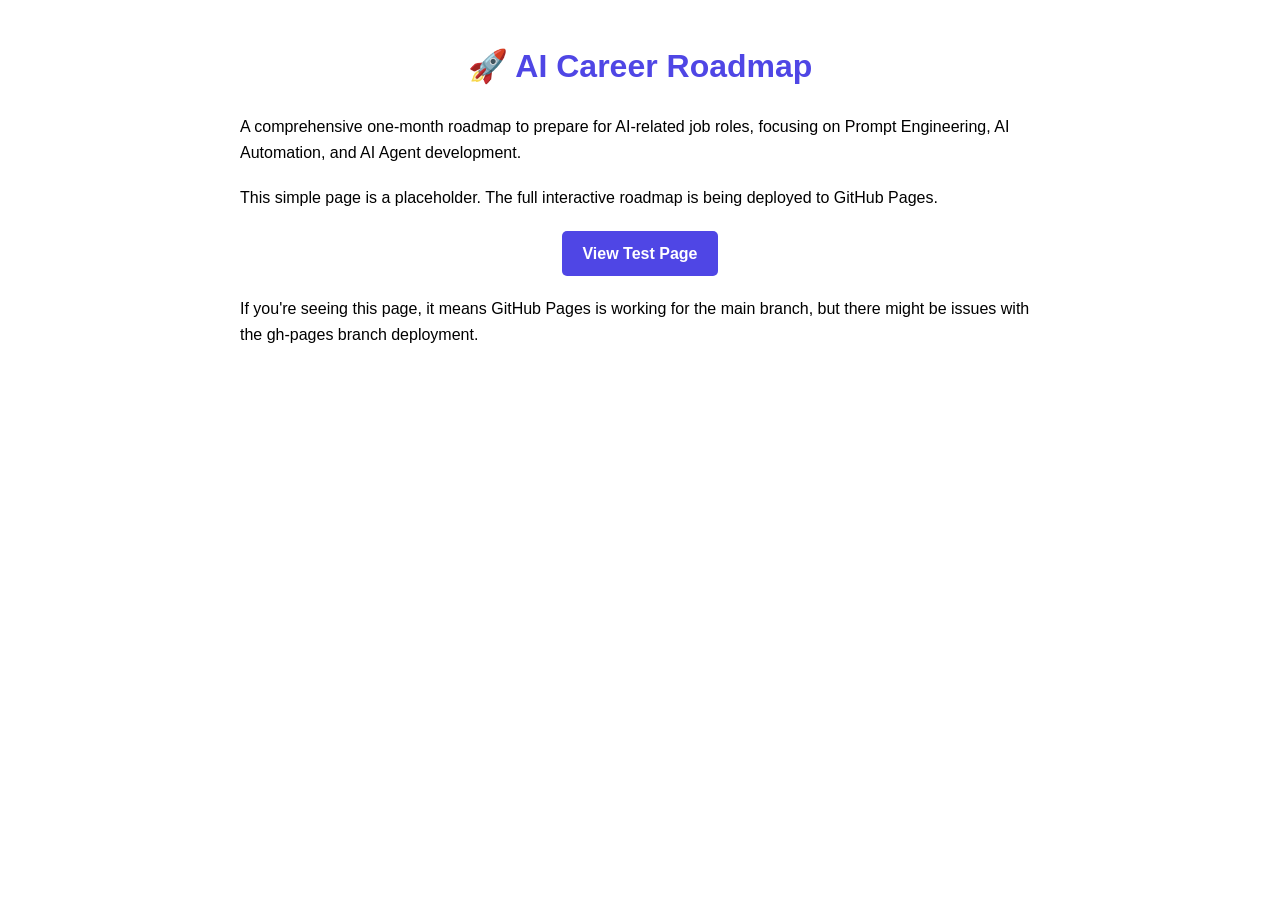
==== commit a0638cbc: "Add simple index.html" ====
--- a/index.html
+++ b/index.html
@@ -2,752 +2,50 @@
 <html lang="en">
 <head>
     <meta charset="UTF-8">
-    <meta name="description" content="A comprehensive one-month roadmap to prepare for AI-related job roles, focusing on Prompt Engineering, AI Automation, and AI Agent development.">
-    <title>🚀 One-Month AI Career Roadmap</title>
-    <meta name="viewport" content="width=device-width, initial-scale=1">
-    <meta name="theme-color" content="#4f46e5">
-    <link rel="stylesheet" href="styles.css">
-    <link rel="stylesheet" href="https://cdnjs.cloudflare.com/ajax/libs/font-awesome/6.4.0/css/all.min.css">
-    <link rel="preconnect" href="https://fonts.googleapis.com">
-    <link rel="preconnect" href="https://fonts.gstatic.com" crossorigin>
-    <link href="https://fonts.googleapis.com/css2?family=Inter:wght@300;400;500;600;700&family=Poppins:wght@400;500;600;700&display=swap" rel="stylesheet">
-    <link rel="icon" type="image/png" href="https://img.icons8.com/fluency/48/artificial-intelligence.png">
-    <link rel="manifest" href="manifest.json">
-    <link rel="apple-touch-icon" href="https://img.icons8.com/fluency/192/artificial-intelligence.png">
-    <meta name="apple-mobile-web-app-capable" content="yes">
-    <meta name="apple-mobile-web-app-status-bar-style" content="black-translucent">
-    <script defer src="script.js"></script>
+    <meta name="viewport" content="width=device-width, initial-scale=1.0">
+    <title>AI Career Roadmap</title>
+    <style>
+        body {
+            font-family: Arial, sans-serif;
+            line-height: 1.6;
+            max-width: 800px;
+            margin: 0 auto;
+            padding: 20px;
+        }
+        h1 {
+            color: #4f46e5;
+            text-align: center;
+        }
+        p {
+            margin-bottom: 20px;
+        }
+        .button {
+            display: inline-block;
+            background-color: #4f46e5;
+            color: white;
+            padding: 10px 20px;
+            text-decoration: none;
+            border-radius: 5px;
+            font-weight: bold;
+        }
+        .button:hover {
+            background-color: #3730a3;
+        }
+        .center {
+            text-align: center;
+        }
+    </style>
 </head>
 <body>
-    <div class="container">
-        <header>
-            <h1><i class="fas fa-rocket"></i> One-Month AI Career Roadmap</h1>
-            <div class="progress-container">
-                <div class="progress-bar">
-                    <div class="progress-fill"></div>
-                </div>
-                <div class="progress-stats">
-                    <span>Overall Progress</span>
-                    <span class="progress-percentage">0%</span>
-                </div>
-            </div>
-            <div class="action-buttons" style="margin-top: 1rem;">
-                <button onclick="exportData()" class="tab-button"><i class="fas fa-download"></i> Export Data</button>
-                <button onclick="importData()" class="tab-button"><i class="fas fa-upload"></i> Import Data</button>
-                <button id="theme-toggle" class="tab-button"><i class="fas fa-moon"></i><i class="fas fa-sun"></i> Dark Mode</button>
-            </div>
-        </header>
-
-        <section id="goal">
-            <h2><i class="fas fa-bullseye"></i> Goal</h2>
-            <p>Prepare for AI-related job roles in one month, focusing on Prompt Engineering, AI Automation, and AI Agent development.</p>
-        </section>
-
-        <section id="skills-dashboard">
-            <h2><i class="fas fa-chart-line"></i> Skills Dashboard</h2>
-
-            <div class="skills-container">
-                <div class="skills-column">
-                    <h3>Technical Skills</h3>
-                    <ul class="checklist">
-                        <li><input type="checkbox" id="skill1"><label for="skill1">Prompt Engineering</label></li>
-                        <li><input type="checkbox" id="skill2"><label for="skill2">LangChain/LlamaIndex</label></li>
-                        <li><input type="checkbox" id="skill3"><label for="skill3">RAG (Retrieval-Augmented Generation)</label></li>
-                        <li><input type="checkbox" id="skill4"><label for="skill4">Python for AI</label></li>
-                        <li><input type="checkbox" id="skill5"><label for="skill5">Automation Tools (n8n, Make)</label></li>
-                        <li><input type="checkbox" id="skill6"><label for="skill6">Vector Databases</label></li>
-                        <li><input type="checkbox" id="skill7"><label for="skill7">API Integration</label></li>
-                        <li><input type="checkbox" id="skill8"><label for="skill8">Web UI for AI (Streamlit)</label></li>
-                    </ul>
-                </div>
-
-                <div class="skills-column">
-                    <h3>Projects</h3>
-                    <ul class="checklist">
-                        <li><input type="checkbox" id="project1"><label for="project1">Project 1: Advanced Prompt Engineering Portfolio</label></li>
-                        <li><input type="checkbox" id="project2"><label for="project2">Project 2: RAG-based Knowledge Assistant</label></li>
-                        <li><input type="checkbox" id="project3"><label for="project3">Project 3: AI Automation Workflow</label></li>
-                    </ul>
-                </div>
-
-                <div class="skills-column">
-                    <h3>Job Preparation</h3>
-                    <ul class="checklist">
-                        <li><input type="checkbox" id="job1"><label for="job1">Resume Optimization</label></li>
-                        <li><input type="checkbox" id="job2"><label for="job2">LinkedIn Profile Enhancement</label></li>
-                        <li><input type="checkbox" id="job3"><label for="job3">Portfolio Website</label></li>
-                        <li><input type="checkbox" id="job4"><label for="job4">Interview Preparation</label></li>
-                        <li><input type="checkbox" id="job5"><label for="job5">Job Application Strategy</label></li>
-                    </ul>
-                </div>
-            </div>
-        </section>
-
-        <section id="weekly-schedule">
-            <h2><i class="fas fa-calendar-alt"></i> Weekly Schedule</h2>
-
-            <div class="week-tabs">
-                <button class="tab-button active" onclick="openWeek(event, 'week1')">Week 1</button>
-                <button class="tab-button" onclick="openWeek(event, 'week2')">Week 2</button>
-                <button class="tab-button" onclick="openWeek(event, 'week3')">Week 3</button>
-                <button class="tab-button" onclick="openWeek(event, 'week4')">Week 4</button>
-            </div>
-
-            <div id="week1" class="week-content active">
-                <h3>Week 1: Foundations & Prompt Engineering</h3>
-                <p class="week-focus"><em>Focus: Master prompt engineering and understand LLM capabilities</em></p>
-
-                <div class="day-container">
-                    <div class="day-card">
-                        <h4>Monday: LLM Fundamentals</h4>
-                        <div class="time-block">
-                            <h5>Morning</h5>
-                            <p>Introduction to LLMs and their capabilities</p>
-                            <p class="resource">Resource: <a href="https://www.deeplearning.ai/short-courses/" target="_blank">DeepLearning.AI Short Courses</a></p>
-                            <textarea placeholder="Notes"></textarea>
-                        </div>
-                        <div class="time-block">
-                            <h5>Afternoon</h5>
-                            <p>Set up development environment</p>
-                            <ul>
-                                <li>Install Python, VS Code, Git</li>
-                                <li>Create accounts (OpenAI, Hugging Face, GitHub)</li>
-                            </ul>
-                            <textarea placeholder="Notes"></textarea>
-                        </div>
-                        <div class="time-block">
-                            <h5>Evening</h5>
-                            <p>Experiment with ChatGPT and Claude</p>
-                            <ul>
-                                <li>Try different types of prompts</li>
-                            </ul>
-                            <textarea placeholder="Notes"></textarea>
-                        </div>
-                    </div>
-
-                    <div class="day-card">
-                        <h4>Tuesday: Prompt Engineering Basics</h4>
-                        <div class="time-block">
-                            <h5>Morning</h5>
-                            <p>Learn prompt engineering fundamentals</p>
-                            <p class="resource">Resource: <a href="https://learnprompting.org/" target="_blank">Learn Prompting</a></p>
-                            <textarea placeholder="Notes"></textarea>
-                        </div>
-                        <div class="time-block">
-                            <h5>Afternoon</h5>
-                            <p>Practice different prompting techniques</p>
-                            <ul>
-                                <li>Zero-shot, few-shot, chain-of-thought</li>
-                            </ul>
-                            <textarea placeholder="Notes"></textarea>
-                        </div>
-                        <div class="time-block">
-                            <h5>Evening</h5>
-                            <p>Create a prompt template library</p>
-                            <textarea placeholder="Notes"></textarea>
-                        </div>
-                    </div>
-
-                    <div class="day-card">
-                        <h4>Wednesday: Advanced Prompt Engineering</h4>
-                        <div class="time-block">
-                            <h5>Morning</h5>
-                            <p>Study advanced prompting strategies</p>
-                            <p class="resource">Resource: <a href="https://www.promptingguide.ai/" target="_blank">Prompt Engineering Guide</a></p>
-                            <textarea placeholder="Notes"></textarea>
-                        </div>
-                        <div class="time-block">
-                            <h5>Afternoon</h5>
-                            <p>Implement system prompts and role prompts</p>
-                            <textarea placeholder="Notes"></textarea>
-                        </div>
-                        <div class="time-block">
-                            <h5>Evening</h5>
-                            <p>Practice prompt optimization techniques</p>
-                            <textarea placeholder="Notes"></textarea>
-                        </div>
-                    </div>
-
-                    <div class="day-card">
-                        <h4>Thursday: LLM APIs & Integration</h4>
-                        <div class="time-block">
-                            <h5>Morning</h5>
-                            <p>Learn to use OpenAI API</p>
-                            <p class="resource">Resource: <a href="https://platform.openai.com/docs/api-reference" target="_blank">OpenAI API Documentation</a></p>
-                            <textarea placeholder="Notes"></textarea>
-                        </div>
-                        <div class="time-block">
-                            <h5>Afternoon</h5>
-                            <p>Build a simple chatbot with OpenAI API</p>
-                            <textarea placeholder="Notes"></textarea>
-                        </div>
-                        <div class="time-block">
-                            <h5>Evening</h5>
-                            <p>Explore other LLM APIs (Anthropic, Cohere)</p>
-                            <textarea placeholder="Notes"></textarea>
-                        </div>
-                    </div>
-
-                    <div class="day-card">
-                        <h4>Friday: Prompt Engineering Project</h4>
-                        <div class="time-block">
-                            <h5>Morning</h5>
-                            <p>Plan your prompt engineering portfolio</p>
-                            <textarea placeholder="Notes"></textarea>
-                        </div>
-                        <div class="time-block">
-                            <h5>Afternoon</h5>
-                            <p>Implement different prompt techniques</p>
-                            <textarea placeholder="Notes"></textarea>
-                        </div>
-                        <div class="time-block">
-                            <h5>Evening</h5>
-                            <p>Document your process and findings</p>
-                            <textarea placeholder="Notes"></textarea>
-                        </div>
-                    </div>
-
-                    <div class="day-card weekend">
-                        <h4>Weekend: Project Work & Review</h4>
-                        <ul class="checklist">
-                            <li><input type="checkbox" id="w1-weekend1"><label for="w1-weekend1">Complete Prompt Engineering Portfolio project</label></li>
-                            <li><input type="checkbox" id="w1-weekend2"><label for="w1-weekend2">Review week's learning</label></li>
-                            <li><input type="checkbox" id="w1-weekend3"><label for="w1-weekend3">Prepare for Week 2</label></li>
-                        </ul>
-                    </div>
-                </div>
-            </div>
-
-            <div id="week2" class="week-content">
-                <h3>Week 2: LangChain & RAG Systems</h3>
-                <p class="week-focus"><em>Focus: Build applications with LangChain and implement RAG</em></p>
-
-                <!-- Week 2 content structure similar to Week 1 -->
-                <div class="day-container">
-                    <!-- Monday -->
-                    <div class="day-card">
-                        <h4>Monday: Introduction to LangChain</h4>
-                        <div class="time-block">
-                            <h5>Morning</h5>
-                            <p>LangChain fundamentals</p>
-                            <p class="resource">Resource: <a href="https://python.langchain.com/docs/get_started/introduction" target="_blank">LangChain Documentation</a></p>
-                            <textarea placeholder="Notes"></textarea>
-                        </div>
-                        <div class="time-block">
-                            <h5>Afternoon</h5>
-                            <p>Set up LangChain environment</p>
-                            <textarea placeholder="Notes"></textarea>
-                        </div>
-                        <div class="time-block">
-                            <h5>Evening</h5>
-                            <p>Build simple chains</p>
-                            <textarea placeholder="Notes"></textarea>
-                        </div>
-                    </div>
-
-                    <!-- Rest of Week 2 days -->
-                    <!-- Similar structure for Tuesday through Friday -->
-                    <!-- Weekend -->
-                    <div class="day-card weekend">
-                        <h4>Weekend: Project Work & Review</h4>
-                        <ul class="checklist">
-                            <li><input type="checkbox" id="w2-weekend1"><label for="w2-weekend1">Complete RAG-based Knowledge Assistant project</label></li>
-                            <li><input type="checkbox" id="w2-weekend2"><label for="w2-weekend2">Review week's learning</label></li>
-                            <li><input type="checkbox" id="w2-weekend3"><label for="w2-weekend3">Prepare for Week 3</label></li>
-                        </ul>
-                    </div>
-                </div>
-            </div>
-
-            <div id="week3" class="week-content">
-                <h3>Week 3: Automation & AI Agents</h3>
-                <p class="week-focus"><em>Focus: Learn automation tools and build AI agents</em></p>
-
-                <!-- Week 3 content structure similar to Week 1 -->
-                <!-- Abbreviated for brevity -->
-                <div class="day-container">
-                    <div class="day-card weekend">
-                        <h4>Weekend: Project Work & Review</h4>
-                        <ul class="checklist">
-                            <li><input type="checkbox" id="w3-weekend1"><label for="w3-weekend1">Complete AI Automation Workflow project</label></li>
-                            <li><input type="checkbox" id="w3-weekend2"><label for="w3-weekend2">Review week's learning</label></li>
-                            <li><input type="checkbox" id="w3-weekend3"><label for="w3-weekend3">Prepare for Week 4</label></li>
-                        </ul>
-                    </div>
-                </div>
-            </div>
-
-            <div id="week4" class="week-content">
-                <h3>Week 4: Portfolio Finalization & Job Preparation</h3>
-                <p class="week-focus"><em>Focus: Polish projects and prepare for job applications</em></p>
-
-                <!-- Week 4 content structure similar to Week 1 -->
-                <!-- Abbreviated for brevity -->
-                <div class="day-container">
-                    <div class="day-card weekend">
-                        <h4>Weekend: Final Review & Launch</h4>
-                        <ul class="checklist">
-                            <li><input type="checkbox" id="w4-weekend1"><label for="w4-weekend1">Finalize all projects and portfolio</label></li>
-                            <li><input type="checkbox" id="w4-weekend2"><label for="w4-weekend2">Create application schedule</label></li>
-                            <li><input type="checkbox" id="w4-weekend3"><label for="w4-weekend3">Prepare for first applications</label></li>
-                        </ul>
-                    </div>
-                </div>
-            </div>
-        </section>
-
-        <section id="learning-resources">
-            <h2><i class="fas fa-book"></i> Learning Resources</h2>
-
-            <div class="resources-container">
-                <div class="resource-category">
-                    <h3>Prompt Engineering</h3>
-                    <ul>
-                        <li><a href="https://learnprompting.org/" target="_blank">Learn Prompting</a></li>
-                        <li><a href="https://www.promptingguide.ai/" target="_blank">Prompt Engineering Guide</a></li>
-                        <li><a href="https://www.deeplearning.ai/short-courses/chatgpt-prompt-engineering-for-developers/" target="_blank">DeepLearning.AI Prompt Engineering Course</a></li>
-                    </ul>
-                </div>
-
-                <div class="resource-category">
-                    <h3>LangChain & RAG</h3>
-                    <ul>
-                        <li><a href="https://python.langchain.com/docs/get_started/introduction" target="_blank">LangChain Documentation</a></li>
-                        <li><a href="https://docs.llamaindex.ai/en/stable/" target="_blank">LlamaIndex Documentation</a></li>
-                        <li><a href="https://www.deeplearning.ai/short-courses/building-applications-with-vector-databases/" target="_blank">Building LLM Applications Course</a></li>
-                    </ul>
-                </div>
-
-                <div class="resource-category">
-                    <h3>Automation</h3>
-                    <ul>
-                        <li><a href="https://academy.n8n.io/" target="_blank">n8n Academy</a></li>
-                        <li><a href="https://www.make.com/en/help/tutorials" target="_blank">Make.com Tutorials</a></li>
-                        <li><a href="https://zapier.com/learn" target="_blank">Zapier Learn</a></li>
-                    </ul>
-                </div>
-
-                <div class="resource-category">
-                    <h3>AI Agents</h3>
-                    <ul>
-                        <li><a href="https://python.langchain.com/docs/modules/agents/" target="_blank">LangChain Agents Guide</a></li>
-                        <li><a href="https://docs.agpt.co/" target="_blank">AutoGPT Documentation</a></li>
-                        <li><a href="https://github.com/yoheinakajima/babyagi" target="_blank">BabyAGI Tutorial</a></li>
-                    </ul>
-                </div>
-
-                <div class="resource-category">
-                    <h3>Job Preparation</h3>
-                    <ul>
-                        <li><a href="https://www.techinterviewhandbook.org/" target="_blank">Tech Interview Handbook</a></li>
-                        <li><a href="https://www.overleaf.com/latex/templates/tagged/cv" target="_blank">AI Resume Templates</a></li>
-                        <li><a href="https://rahuldkjain.github.io/gh-profile-readme-generator/" target="_blank">GitHub Profile README Generator</a></li>
-                    </ul>
-                </div>
-            </div>
-        </section>
-
-        <section id="project-templates">
-            <h2><i class="fas fa-tools"></i> Project Templates</h2>
-
-            <div class="project-cards">
-                <div class="project-card">
-                    <h3>Project 1: Advanced Prompt Engineering Portfolio</h3>
-                    <p><strong>Objective</strong>: Demonstrate your prompt engineering skills across different use cases</p>
-
-                    <div class="project-details">
-                        <div class="project-components">
-                            <h4>Components</h4>
-                            <ul>
-                                <li>Collection of optimized prompts for different tasks</li>
-                                <li>Comparison of different prompting techniques</li>
-                                <li>Performance metrics and analysis</li>
-                                <li>User interface for testing prompts</li>
-                            </ul>
-                        </div>
-
-                        <div class="project-tech">
-                            <h4>Technologies</h4>
-                            <ul>
-                                <li>OpenAI API / Anthropic API</li>
-                                <li>Python</li>
-                                <li>Streamlit (optional)</li>
-                            </ul>
-                        </div>
-                    </div>
-                </div>
-
-                <div class="project-card">
-                    <h3>Project 2: RAG-based Knowledge Assistant</h3>
-                    <p><strong>Objective</strong>: Build a system that answers questions based on custom documents</p>
-
-                    <div class="project-details">
-                        <div class="project-components">
-                            <h4>Components</h4>
-                            <ul>
-                                <li>Document processing pipeline</li>
-                                <li>Vector database for storage</li>
-                                <li>Retrieval mechanism</li>
-                                <li>Response generation with citations</li>
-                                <li>Simple web interface</li>
-                            </ul>
-                        </div>
-
-                        <div class="project-tech">
-                            <h4>Technologies</h4>
-                            <ul>
-                                <li>LangChain or LlamaIndex</li>
-                                <li>Vector database (Chroma, FAISS)</li>
-                                <li>OpenAI API</li>
-                                <li>Streamlit</li>
-                            </ul>
-                        </div>
-                    </div>
-                </div>
-
-                <div class="project-card">
-                    <h3>Project 3: AI Automation Workflow</h3>
-                    <p><strong>Objective</strong>: Create an automated workflow that uses AI to process and transform data</p>
-
-                    <div class="project-details">
-                        <div class="project-components">
-                            <h4>Components</h4>
-                            <ul>
-                                <li>Data collection from multiple sources</li>
-                                <li>AI processing (classification, extraction, summarization)</li>
-                                <li>Automated actions based on AI output</li>
-                                <li>Monitoring and reporting</li>
-                            </ul>
-                        </div>
-
-                        <div class="project-tech">
-                            <h4>Technologies</h4>
-                            <ul>
-                                <li>n8n, Make, or similar</li>
-                                <li>OpenAI API</li>
-                                <li>Python scripts</li>
-                                <li>Web APIs</li>
-                            </ul>
-                        </div>
-                    </div>
-                </div>
-            </div>
-        </section>
-
-        <section id="job-tracker">
-            <h2><i class="fas fa-briefcase"></i> Job Application Tracker</h2>
-
-            <div class="table-container">
-                <table id="job-table">
-                    <thead>
-                        <tr>
-                            <th>Company</th>
-                            <th>Position</th>
-                            <th>Application Date</th>
-                            <th>Status</th>
-                            <th>Follow-up</th>
-                            <th>Notes</th>
-                            <th>Actions</th>
-                        </tr>
-                    </thead>
-                    <tbody>
-                        <!-- Empty row as template -->
-                        <tr>
-                            <td contenteditable="true"></td>
-                            <td contenteditable="true"></td>
-                            <td contenteditable="true"></td>
-                            <td contenteditable="true"></td>
-                            <td contenteditable="true"></td>
-                            <td contenteditable="true"></td>
-                            <td><button class="delete-row"><i class="fas fa-trash"></i></button></td>
-                        </tr>
-                    </tbody>
-                </table>
-                <button id="add-job-row" class="add-button"><i class="fas fa-plus"></i> Add Job Application</button>
-            </div>
-        </section>
-
-        <section id="weekly-goals">
-            <h2><i class="fas fa-bullseye"></i> Weekly Goals & Reflections</h2>
-
-            <div class="goals-tabs">
-                <button class="goal-tab-button active" onclick="openGoalWeek(event, 'goal-week1')">Week 1</button>
-                <button class="goal-tab-button" onclick="openGoalWeek(event, 'goal-week2')">Week 2</button>
-                <button class="goal-tab-button" onclick="openGoalWeek(event, 'goal-week3')">Week 3</button>
-                <button class="goal-tab-button" onclick="openGoalWeek(event, 'goal-week4')">Week 4</button>
-            </div>
-
-            <div id="goal-week1" class="goal-content active">
-                <div class="goal-section">
-                    <h3>Goals</h3>
-                    <textarea placeholder="Enter your goals for Week 1"></textarea>
-                </div>
-
-                <div class="goal-section">
-                    <h3>Accomplishments</h3>
-                    <textarea placeholder="Enter your accomplishments for Week 1"></textarea>
-                </div>
-
-                <div class="goal-section">
-                    <h3>Challenges</h3>
-                    <textarea placeholder="Enter challenges faced during Week 1"></textarea>
-                </div>
-
-                <div class="goal-section">
-                    <h3>Next Steps</h3>
-                    <textarea placeholder="Enter next steps after Week 1"></textarea>
-                </div>
-            </div>
-
-            <div id="goal-week2" class="goal-content">
-                <!-- Similar structure for Week 2 -->
-                <div class="goal-section">
-                    <h3>Goals</h3>
-                    <textarea placeholder="Enter your goals for Week 2"></textarea>
-                </div>
-
-                <div class="goal-section">
-                    <h3>Accomplishments</h3>
-                    <textarea placeholder="Enter your accomplishments for Week 2"></textarea>
-                </div>
-
-                <div class="goal-section">
-                    <h3>Challenges</h3>
-                    <textarea placeholder="Enter challenges faced during Week 2"></textarea>
-                </div>
-
-                <div class="goal-section">
-                    <h3>Next Steps</h3>
-                    <textarea placeholder="Enter next steps after Week 2"></textarea>
-                </div>
-            </div>
-
-            <div id="goal-week3" class="goal-content">
-                <!-- Similar structure for Week 3 -->
-                <div class="goal-section">
-                    <h3>Goals</h3>
-                    <textarea placeholder="Enter your goals for Week 3"></textarea>
-                </div>
-
-                <div class="goal-section">
-                    <h3>Accomplishments</h3>
-                    <textarea placeholder="Enter your accomplishments for Week 3"></textarea>
-                </div>
-
-                <div class="goal-section">
-                    <h3>Challenges</h3>
-                    <textarea placeholder="Enter challenges faced during Week 3"></textarea>
-                </div>
-
-                <div class="goal-section">
-                    <h3>Next Steps</h3>
-                    <textarea placeholder="Enter next steps after Week 3"></textarea>
-                </div>
-            </div>
-
-            <div id="goal-week4" class="goal-content">
-                <!-- Similar structure for Week 4 -->
-                <div class="goal-section">
-                    <h3>Goals</h3>
-                    <textarea placeholder="Enter your goals for Week 4"></textarea>
-                </div>
-
-                <div class="goal-section">
-                    <h3>Accomplishments</h3>
-                    <textarea placeholder="Enter your accomplishments for Week 4"></textarea>
-                </div>
-
-                <div class="goal-section">
-                    <h3>Challenges</h3>
-                    <textarea placeholder="Enter challenges faced during Week 4"></textarea>
-                </div>
-
-                <div class="goal-section">
-                    <h3>Next Steps</h3>
-                    <textarea placeholder="Enter next steps after Week 4"></textarea>
-                </div>
-            </div>
-        </section>
-
-        <section id="daily-routine">
-            <h2><i class="fas fa-clock"></i> Daily Routine Template</h2>
-
-            <div class="routine-container">
-                <div class="routine-block">
-                    <h3>Morning (2-3 hours)</h3>
-                    <ul class="checklist">
-                        <li><input type="checkbox" id="morning1"><label for="morning1">Review yesterday's progress</label></li>
-                        <li><input type="checkbox" id="morning2"><label for="morning2">Study new concepts</label></li>
-                        <li><input type="checkbox" id="morning3"><label for="morning3">Take detailed notes</label></li>
-                    </ul>
-                </div>
-
-                <div class="routine-block">
-                    <h3>Afternoon (2-3 hours)</h3>
-                    <ul class="checklist">
-                        <li><input type="checkbox" id="afternoon1"><label for="afternoon1">Practical implementation</label></li>
-                        <li><input type="checkbox" id="afternoon2"><label for="afternoon2">Project work</label></li>
-                        <li><input type="checkbox" id="afternoon3"><label for="afternoon3">Solve challenges</label></li>
-                    </ul>
-                </div>
-
-                <div class="routine-block">
-                    <h3>Evening (1-2 hours)</h3>
-                    <ul class="checklist">
-                        <li><input type="checkbox" id="evening1"><label for="evening1">Review day's learning</label></li>
-                        <li><input type="checkbox" id="evening2"><label for="evening2">Plan for tomorrow</label></li>
-                        <li><input type="checkbox" id="evening3"><label for="evening3">Connect with AI community</label></li>
-                    </ul>
-                </div>
-            </div>
-        </section>
-
-        <section id="skill-tracker">
-            <h2><i class="fas fa-chart-line"></i> Skill Progress Tracker</h2>
-
-            <div class="table-container">
-                <table id="skill-table">
-                    <thead>
-                        <tr>
-                            <th>Skill</th>
-                            <th>Starting Level</th>
-                            <th>Week 1</th>
-                            <th>Week 2</th>
-                            <th>Week 3</th>
-                            <th>Week 4</th>
-                            <th>Notes</th>
-                        </tr>
-                    </thead>
-                    <tbody>
-                        <tr>
-                            <td>Prompt Engineering</td>
-                            <td contenteditable="true"></td>
-                            <td contenteditable="true"></td>
-                            <td contenteditable="true"></td>
-                            <td contenteditable="true"></td>
-                            <td contenteditable="true"></td>
-                            <td contenteditable="true"></td>
-                        </tr>
-                        <tr>
-                            <td>LangChain</td>
-                            <td contenteditable="true"></td>
-                            <td contenteditable="true"></td>
-                            <td contenteditable="true"></td>
-                            <td contenteditable="true"></td>
-                            <td contenteditable="true"></td>
-                            <td contenteditable="true"></td>
-                        </tr>
-                        <tr>
-                            <td>RAG Systems</td>
-                            <td contenteditable="true"></td>
-                            <td contenteditable="true"></td>
-                            <td contenteditable="true"></td>
-                            <td contenteditable="true"></td>
-                            <td contenteditable="true"></td>
-                            <td contenteditable="true"></td>
-                        </tr>
-                        <tr>
-                            <td>Python for AI</td>
-                            <td contenteditable="true"></td>
-                            <td contenteditable="true"></td>
-                            <td contenteditable="true"></td>
-                            <td contenteditable="true"></td>
-                            <td contenteditable="true"></td>
-                            <td contenteditable="true"></td>
-                        </tr>
-                        <tr>
-                            <td>Automation Tools</td>
-                            <td contenteditable="true"></td>
-                            <td contenteditable="true"></td>
-                            <td contenteditable="true"></td>
-                            <td contenteditable="true"></td>
-                            <td contenteditable="true"></td>
-                            <td contenteditable="true"></td>
-                        </tr>
-                        <tr>
-                            <td>Vector Databases</td>
-                            <td contenteditable="true"></td>
-                            <td contenteditable="true"></td>
-                            <td contenteditable="true"></td>
-                            <td contenteditable="true"></td>
-                            <td contenteditable="true"></td>
-                            <td contenteditable="true"></td>
-                        </tr>
-                        <tr>
-                            <td>API Integration</td>
-                            <td contenteditable="true"></td>
-                            <td contenteditable="true"></td>
-                            <td contenteditable="true"></td>
-                            <td contenteditable="true"></td>
-                            <td contenteditable="true"></td>
-                            <td contenteditable="true"></td>
-                        </tr>
-                    </tbody>
-                </table>
-                <div class="skill-legend">
-                    <p>Rating Scale: 1 (Beginner) to 5 (Expert)</p>
-                </div>
-            </div>
-        </section>
-
-        <section id="progress-tracking">
-            <h2><i class="fas fa-chart-bar"></i> Progress Tracking</h2>
-
-            <div class="skills-container">
-                <div class="skills-column">
-                    <h3>Technical Skills Progress</h3>
-                    <div id="skills-progress" class="progress-container">
-                        <div class="progress-bar">
-                            <div class="progress-fill"></div>
-                        </div>
-                        <div class="progress-stats">
-                            <span>Completion</span>
-                            <span class="progress-percentage">0%</span>
-                        </div>
-                    </div>
-                </div>
-
-                <div class="skills-column">
-                    <h3>Projects Progress</h3>
-                    <div id="projects-progress" class="progress-container">
-                        <div class="progress-bar">
-                            <div class="progress-fill"></div>
-                        </div>
-                        <div class="progress-stats">
-                            <span>Completion</span>
-                            <span class="progress-percentage">0%</span>
-                        </div>
-                    </div>
-                </div>
-
-                <div class="skills-column">
-                    <h3>Job Preparation Progress</h3>
-                    <div id="job-progress" class="progress-container">
-                        <div class="progress-bar">
-                            <div class="progress-fill"></div>
-                        </div>
-                        <div class="progress-stats">
-                            <span>Completion</span>
-                            <span class="progress-percentage">0%</span>
-                        </div>
-                    </div>
-                </div>
-            </div>
-        </section>
-
-        <footer>
-            <p>Created with <i class="fas fa-heart" style="color: var(--danger-color);"></i> for your AI career journey</p>
-            <p>Save your progress regularly by using the Export Data button</p>
-            <div class="social-links">
-                <a href="#" class="social-icon"><i class="fab fa-twitter"></i></a>
-                <a href="#" class="social-icon"><i class="fab fa-linkedin"></i></a>
-                <a href="#" class="social-icon"><i class="fab fa-github"></i></a>
-                <a href="#" class="social-icon"><i class="fab fa-discord"></i></a>
-            </div>
-            <p class="copyright">© 2023 AI Career Roadmap | <a href="#">Privacy Policy</a> | <a href="#">Terms of Use</a></p>
-        </footer>
-    </div>
-
-    <script src="script.js"></script>
+    <h1>🚀 AI Career Roadmap</h1>
+    <p>A comprehensive one-month roadmap to prepare for AI-related job roles, focusing on Prompt Engineering, AI Automation, and AI Agent development.</p>
+    
+    <p>This simple page is a placeholder. The full interactive roadmap is being deployed to GitHub Pages.</p>
+    
+    <p class="center">
+        <a href="https://harshafau.github.io/ai-roadmap/test.html" class="button">View Test Page</a>
+    </p>
+    
+    <p>If you're seeing this page, it means GitHub Pages is working for the main branch, but there might be issues with the gh-pages branch deployment.</p>
 </body>
-</html>+</html>
